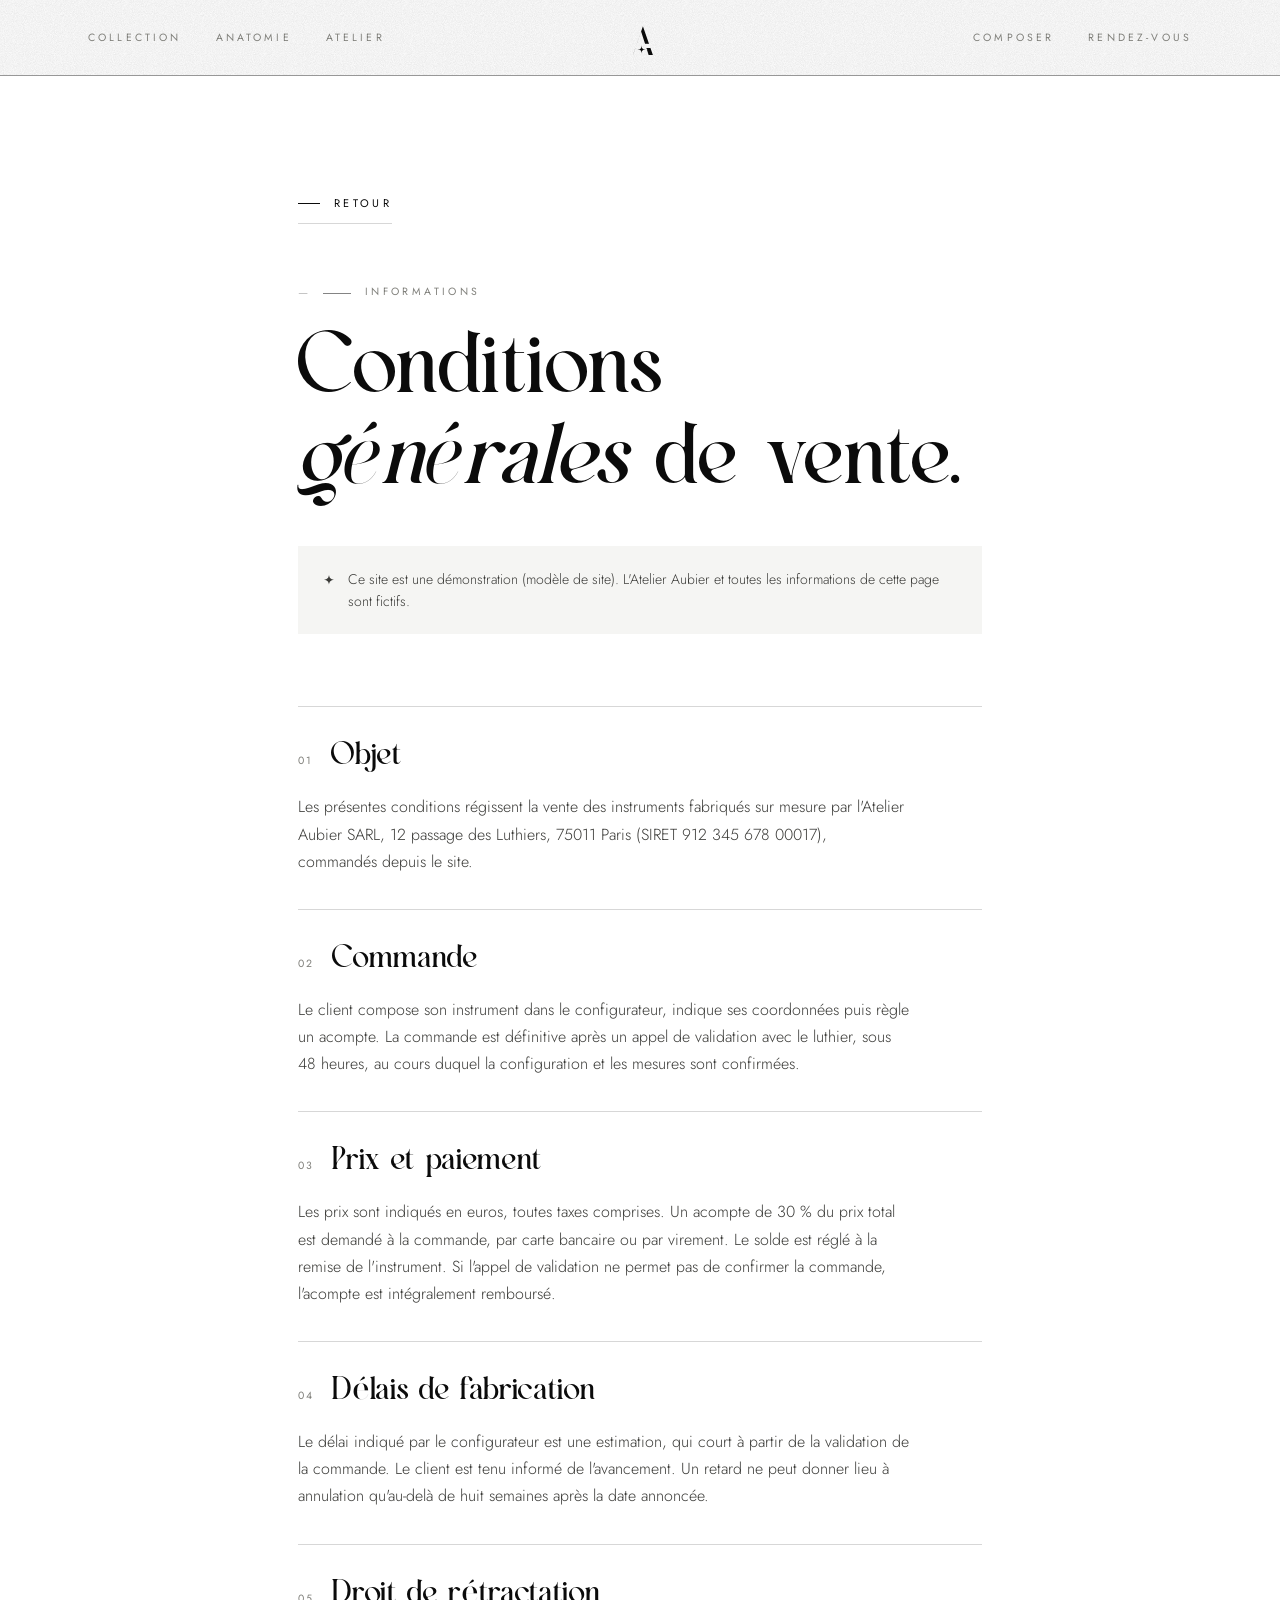
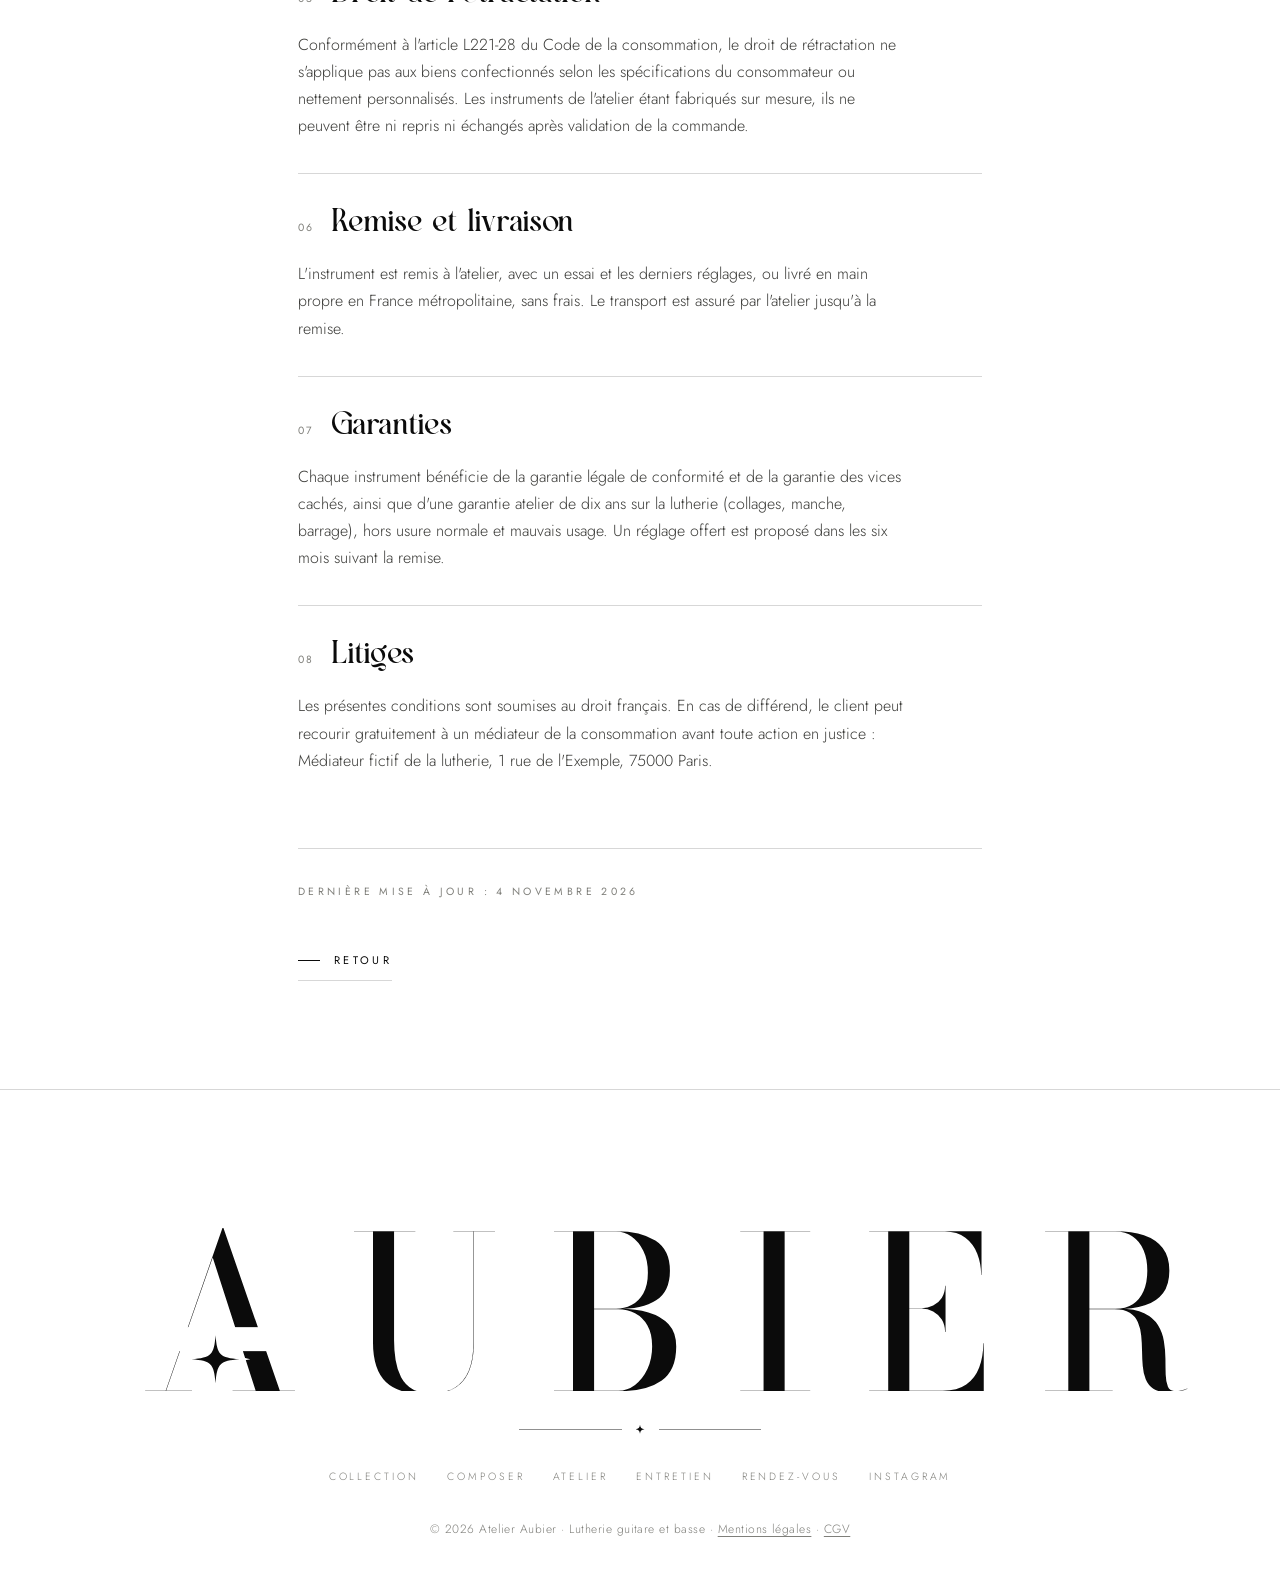
==== cgv.html @ 5d0b7182 "Site Atelier Aubier : accueil, anatomie 3D, configurateur, commande et pages légales Co-Authored-By:" ====
<!doctype html>
<html lang="fr">
<head>
<meta charset="utf-8">
<meta name="viewport" content="width=device-width, initial-scale=1, viewport-fit=cover">
<meta name="description" content="Conditions générales de vente de l'Atelier Aubier.">
<meta name="robots" content="noindex">
<title>Conditions générales de vente · Atelier Aubier</title>
<meta name="claude:viewport-fit-sides" content="cover">
<link rel="preconnect" href="https://fonts.googleapis.com">
<link rel="preconnect" href="https://fonts.gstatic.com" crossorigin>
<link rel="stylesheet" href="https://fonts.googleapis.com/css2?family=Bodoni+Moda:ital,opsz,wght@0,6..96,400..700;1,6..96,400..500&family=Monsieur+La+Doulaise&family=Jost:wght@300;400;500&display=swap">
<link rel="preload" href="assets/fonts/Blasse.woff2" as="font" type="font/woff2" crossorigin>
<link rel="stylesheet" href="css/style.css">
</head>
<body class="legal-page">

<svg width="0" height="0" style="position:absolute" aria-hidden="true">
  <symbol id="wm" viewBox="-240 -240 10316 1980"><defs><mask id="noBar" maskUnits="userSpaceOnUse" x="-240" y="-240" width="10316" height="1980"><rect x="-240" y="-240" width="10316" height="1980" fill="#fff"/><rect x="156.8" y="900.0" width="1165.6" height="225.0" fill="#000"/><path d="M697.44,873.75 C736.26,1089.08 808.36,1161.18 1023.69,1200.00 C808.36,1238.82 736.26,1310.92 697.44,1526.25 C658.61,1310.92 586.51,1238.82 371.19,1200.00 C586.51,1161.18 658.61,1089.08 697.44,873.75 Z" fill="#000"/></mask></defs><path d="M400.91595458984375 1013.9439697265625V1009.9439697265625H1033.1619262695312V1013.9439697265625ZM771.4349365234375 -30.0 1300.4349365234375 1496.0H1442.4069213867188V1500.0H856.8038940429688V1496.0H1073.5626831054688L670.7113037109375 247.6419677734375L233.85992431640625 1496.0H476.80389404296875V1500.0H36.80389404296875V1496.0H229.81213611996662L762.0560302734375 -30.0Z" mask="url(#noBar)"/><path d="M3318.1657104492188 0.0V4.0H3120.1657104492188V1040.0Q3120.1657104492188 1287.0 3016.8295288085938 1408.5Q2913.4933471679688 1530.0 2676.0731201171875 1530.0Q2415.8124389648438 1530.0 2294.8221740722656 1414.5Q2173.8319091796875 1299.0 2173.8319091796875 1040.0V4.0H1994.8038940429688V0.0H2571.5275268554688V4.0H2371.5275268554688V1020.0Q2371.5275268554688 1119.0 2385.8734436035156 1208.9439697265625Q2400.2193603515625 1298.887939453125 2437.4111938476562 1368.8038940429688Q2474.60302734375 1438.7198486328125 2542.6469523527185 1479.163818359375Q2610.690877361687 1519.6077880859375 2718.0341796875 1519.6077880859375Q2851.1937255859375 1519.6077880859375 2939.5536499023438 1467.2338562011719Q3027.91357421875 1414.8599243164062 3072.0396423339844 1308.4719848632812Q3116.1657104492188 1202.0840454101562 3116.1657104492188 1040.0V4.0H2927.1937255859375V0.0Z"/><path d="M3870.8038940429688 1500.0V1496.0H4473.472571739783Q4559.0890549879805 1496.0 4631.45501943735 1441.5Q4703.820983886719 1387.0 4747.872741699219 1293.0Q4791.924499511719 1199.0 4791.924499511719 1080.0Q4791.924499511719 961.0 4747.872741699219 884.0Q4703.820983886719 807.0 4631.517607220148 769.5Q4559.214230553578 732.0 4473.67148085772 732.0H4235.286315917969V728.0H4496.747841450706Q4638.247375488281 728.0 4756.737640380859 762.0420227050781Q4875.2279052734375 796.0840454101562 4946.4520263671875 873.3221740722656Q5017.6761474609375 950.560302734375 5017.6761474609375 1081.12060546875Q5017.6761474609375 1305.7003784179688 4878.671875 1402.8501892089844Q4739.6676025390625 1500.0 4496.406921386719 1500.0ZM4049.8319091796875 1498.0V2.0H4247.527526855469V1498.0ZM4235.286315917969 732.0V728.0H4454.165710449219Q4529.885559082031 728.0 4597.853271484375 693.0Q4665.820983886719 658.0 4708.872741699219 583.5Q4751.924499511719 509.0 4751.924499511719 390.0Q4751.924499511719 271.0 4708.872741699219 184.5Q4665.820983886719 98.0 4597.680676041362 51.0Q4529.540368196006 4.0 4454.165710449219 4.0H3870.8038940429688V0.0H4456.406921386719Q4684.6676025390625 0.0 4821.657867431641 87.5Q4958.648132324219 175.0 4958.648132324219 370.0Q4958.648132324219 564.5797729492188 4829.157867431641 648.2898864746094Q4699.6676025390625 732.0 4456.406921386719 732.0Z"/><path d="M5617.803894042969 1500.0V1496.0H5836.822427133414V4.0H5617.803894042969V0.0H6274.527526855469V4.0H6034.53787090595V1496.0H6274.527526855469V1500.0Z"/><path d="M6826.803894042969 1500.0V1496.0H7005.8319091796875V4.0H6826.803894042969V0.0H7880.8746337890625V410.0H7877.846618652344Q7877.006164550781 303.0 7840.955596923828 210.5Q7804.905029296875 118.0 7729.634613037109 61.0Q7654.364196777344 4.0 7537.364196777344 4.0H7203.527526855469V1496.0H7517.063758180852Q7654.364196777344 1496.0 7737.634613037109 1437.5Q7820.905029296875 1379.0 7858.955596923828 1278.0Q7897.006164550781 1177.0 7897.846618652344 1050.0H7901.846618652344V1500.0ZM7539.527526855469 945.680908203125Q7538.687072753906 878.680908203125 7508.056732177734 829.2606811523438Q7477.4263916015625 779.8404541015625 7427.576202392578 752.9202270507812Q7377.726013183594 726.0 7320.726013183594 726.0H7123.247375488281V722.0H7320.726013183594Q7377.726013183594 722.0 7427.576202392578 697.5797729492188Q7477.4263916015625 673.1595458984375 7508.056732177734 626.2331035689803Q7538.687072753906 579.306661239523 7539.527526855469 512.319091796875H7543.527526855469V945.680908203125Z"/><path d="M8836.803894042969 732.0V728.0H9136.231433796433Q9232.236508236292 728.0 9299.09997408885 684.2381286621094Q9365.963439941406 640.4762573242188 9400.823364257812 560.0241299333243Q9435.683288574219 479.5720025424299 9435.683288574219 370.0Q9435.683288574219 260.439697265625 9400.823364257812 177.9957275390625Q9365.963439941406 95.5517578125 9299.105624629674 49.77587890625Q9232.247809317942 4.0 9136.250831175386 4.0H8476.803894042969V0.0H9139.045104980469Q9290.885559082031 0.0 9404.155975341797 38.5Q9517.426391601562 77.0 9579.91665649414 158.5Q9642.406921386719 240.0 9642.406921386719 370.0Q9642.406921386719 500.0 9583.91665649414 579.656652360515Q9525.426391601562 659.31330472103 9413.150102376938 695.656652360515Q9300.873813152313 732.0 9139.045104980469 732.0ZM8476.803894042969 1500.0V1496.0H9111.286315917969V1500.0ZM8694.711303710938 1498.0V2.0H8892.406921386719V1498.0ZM9629.045104980469 1510.2801513671875Q9541.204650878906 1510.2801513671875 9492.15835571289 1477.5167823832303Q9443.112060546875 1444.753413399273 9420.803894042969 1389.08494606571Q9398.495727539062 1333.4164787321472 9392.855651855469 1264.2172976588174Q9387.215576171875 1195.0181165854876 9386.229583740234 1121.1400756835938Q9385.243591308594 1047.2620347816999 9378.32763671875 978.0628537083701Q9371.411682128906 908.8636726350402 9347.523742675781 853.1952053014772Q9323.635803222656 797.5267379679144 9271.216828520537 764.7633689839572Q9218.79785381842 732.0 9126.792561431195 732.0H8836.803894042969V728.0H9173.527526855469Q9320.172668457031 728.0 9406.41586303711 769.9859924316406Q9492.659057617188 811.9719848632812 9535.022121560985 880.466837205651Q9577.385185504781 948.9616895480207 9591.283992898876 1031.4528296372916Q9605.182800292969 1113.9439697265625 9605.65478515625 1196.4299621582031Q9606.126770019531 1278.9159545898438 9608.126770019531 1347.4159545898438Q9610.126770019531 1415.9159545898438 9629.14077758789 1457.9019470214844Q9648.15478515625 1499.887939453125 9701.15478515625 1499.887939453125Q9733.15478515625 1499.887939453125 9761.280853271484 1492.8319091796875Q9789.406921386719 1485.77587890625 9810.406921386719 1475.77587890625L9812.406921386719 1477.77587890625Q9788.406921386719 1490.77587890625 9742.398376464844 1500.5280151367188Q9696.389831542969 1510.2801513671875 9629.045104980469 1510.2801513671875Z"/><path d="M697.44,975.00 C711.61,1159.50 737.94,1185.83 922.44,1200.00 C737.94,1214.17 711.61,1240.50 697.44,1425.00 C683.26,1240.50 656.94,1214.17 472.44,1200.00 C656.94,1185.83 683.26,1159.50 697.44,975.00 Z"/></symbol>
  <symbol id="mono" viewBox="-123 -160 1726 1820"><defs><mask id="noBarM" maskUnits="userSpaceOnUse" x="-123" y="-160" width="1726" height="1820"><rect x="-123" y="-160" width="1726" height="1820" fill="#fff"/><rect x="156.8" y="900.0" width="1165.6" height="225.0" fill="#000"/><path d="M697.44,873.75 C736.26,1089.08 808.36,1161.18 1023.69,1200.00 C808.36,1238.82 736.26,1310.92 697.44,1526.25 C658.61,1310.92 586.51,1238.82 371.19,1200.00 C586.51,1161.18 658.61,1089.08 697.44,873.75 Z" fill="#000"/></mask></defs><path d="M400.91595458984375 1013.9439697265625V1009.9439697265625H1033.1619262695312V1013.9439697265625ZM771.4349365234375 -30.0 1300.4349365234375 1496.0H1442.4069213867188V1500.0H856.8038940429688V1496.0H1073.5626831054688L670.7113037109375 247.6419677734375L233.85992431640625 1496.0H476.80389404296875V1500.0H36.80389404296875V1496.0H229.81213611996662L762.0560302734375 -30.0Z" mask="url(#noBarM)"/><path d="M697.44,975.00 C711.61,1159.50 737.94,1185.83 922.44,1200.00 C737.94,1214.17 711.61,1240.50 697.44,1425.00 C683.26,1240.50 656.94,1214.17 472.44,1200.00 C656.94,1185.83 683.26,1159.50 697.44,975.00 Z"/></symbol>
</svg>

<header class="top" id="top">
  <div class="wrap">
    <nav class="nav" aria-label="Navigation">
      <a href="index.html#collection">Collection</a>
      <a href="index.html#anatomie">Anatomie</a>
      <a href="index.html#atelier">Atelier</a>
    </nav>
    <a class="mark" href="index.html#collection" aria-label="Atelier Aubier, accueil"><svg class="mono" viewBox="-123 -160 1726 1820" fill="currentColor"><use href="#mono"/></svg></a>
    <nav class="nav right" aria-label="Actions">
      <a href="index.html#configurateur" id="nav-cfg">Composer</a>
      <a href="index.html#rendez-vous">Rendez-vous</a>
    </nav>
    <button class="menu-btn" id="menu-open" aria-expanded="false" aria-controls="menu">Menu</button>
  </div>
</header>

<div class="overlay" id="menu" hidden>
  <div class="wrap head"><span class="mark"><svg class="wm" viewBox="-240 -240 10316 1980" fill="currentColor"><use href="#wm"/></svg></span><button class="menu-btn" style="display:block" id="menu-close">Fermer</button></div>
  <div class="wrap">
    <nav aria-label="Menu">
      <a href="index.html#collection"><i>I</i>Collection</a>
      <a href="index.html#anatomie"><i>II</i>Anatomie</a>
      <a href="index.html#configurateur"><i>III</i>Composer</a>
      <a href="index.html#atelier"><i>IV</i>L'atelier</a>
      <a href="index.html#rendez-vous"><i>V</i>Rendez-vous</a>
    </nav>
  </div>
  <div class="wrap foot">Sur rendez-vous, du mardi au samedi</div>
</div>

<main class="legal">
  <div class="wrap">
    <a class="back-link" href="index.html" data-back>Retour</a>
    <div class="legal-head">
      <p class="label chap"><i>—</i>Informations</p>
      <h1>Conditions <em>générales</em> de vente.</h1>
      <p class="legal-note"><span class="star" aria-hidden="true"></span>Ce site est une démonstration (modèle de site). L'Atelier Aubier et toutes les informations de cette page sont fictifs.</p>
    </div>

    <section>
      <h2><i>01</i>Objet</h2>
      <p>Les présentes conditions régissent la vente des instruments fabriqués sur mesure par l'Atelier Aubier SARL, 12 passage des Luthiers, 75011 Paris (SIRET 912 345 678 00017), commandés depuis le site.</p>
    </section>

    <section>
      <h2><i>02</i>Commande</h2>
      <p>Le client compose son instrument dans le configurateur, indique ses coordonnées puis règle un acompte. La commande est définitive après un appel de validation avec le luthier, sous 48 heures, au cours duquel la configuration et les mesures sont confirmées.</p>
    </section>

    <section>
      <h2><i>03</i>Prix et paiement</h2>
      <p>Les prix sont indiqués en euros, toutes taxes comprises. Un acompte de 30 % du prix total est demandé à la commande, par carte bancaire ou par virement. Le solde est réglé à la remise de l'instrument. Si l'appel de validation ne permet pas de confirmer la commande, l'acompte est intégralement remboursé.</p>
    </section>

    <section>
      <h2><i>04</i>Délais de fabrication</h2>
      <p>Le délai indiqué par le configurateur est une estimation, qui court à partir de la validation de la commande. Le client est tenu informé de l'avancement. Un retard ne peut donner lieu à annulation qu'au-delà de huit semaines après la date annoncée.</p>
    </section>

    <section>
      <h2><i>05</i>Droit de rétractation</h2>
      <p>Conformément à l'article L221-28 du Code de la consommation, le droit de rétractation ne s'applique pas aux biens confectionnés selon les spécifications du consommateur ou nettement personnalisés. Les instruments de l'atelier étant fabriqués sur mesure, ils ne peuvent être ni repris ni échangés après validation de la commande.</p>
    </section>

    <section>
      <h2><i>06</i>Remise et livraison</h2>
      <p>L'instrument est remis à l'atelier, avec un essai et les derniers réglages, ou livré en main propre en France métropolitaine, sans frais. Le transport est assuré par l'atelier jusqu'à la remise.</p>
    </section>

    <section>
      <h2><i>07</i>Garanties</h2>
      <p>Chaque instrument bénéficie de la garantie légale de conformité et de la garantie des vices cachés, ainsi que d'une garantie atelier de dix ans sur la lutherie (collages, manche, barrage), hors usure normale et mauvais usage. Un réglage offert est proposé dans les six mois suivant la remise.</p>
    </section>

    <section>
      <h2><i>08</i>Litiges</h2>
      <p>Les présentes conditions sont soumises au droit français. En cas de différend, le client peut recourir gratuitement à un médiateur de la consommation avant toute action en justice : Médiateur fictif de la lutherie, 1 rue de l'Exemple, 75000 Paris.</p>
    </section>

    <p class="legal-date label">Dernière mise à jour : 4 novembre 2026</p>
    <a class="back-link end" href="index.html" data-back>Retour</a>
  </div>
</main>


<footer class="site">
  <div class="wrap inner">
    <div class="big" aria-label="Aubier"><svg class="wm" viewBox="-240 -240 10316 1980" fill="currentColor"><use href="#wm"/></svg></div>
    <div class="rule" aria-hidden="true"><span class="star"></span></div>
    <nav aria-label="Pied de page"><a href="index.html#collection">Collection</a><a href="index.html#configurateur">Composer</a><a href="index.html#atelier">Atelier</a><a href="index.html#entretien">Entretien</a><a href="index.html#rendez-vous">Rendez-vous</a><a href="https://www.instagram.com/">Instagram</a></nav>
    <small>© 2026 Atelier Aubier · Lutherie guitare et basse · <a href="mentions-legales.html">Mentions légales</a> · <a href="cgv.html">CGV</a></small>
  </div>
</footer>

<script src="js/legal.js"></script>
</body>
</html>
---- css/style.css ----
@font-face{font-family:"Blasse";src:url("../assets/fonts/Blasse.woff2") format("woff2"),local("Blasse Regular"),local("Blasse-Regular");font-display:block}
/* Concept : « le temps inscrit dans le bois, la nuit inscrite dans le ciel ».
   Papier et encre, une seule voix typographique (Bodoni à grand contraste), ornements célestes au trait fin.
   Parcours en cinq chapitres : I Collection · II Anatomie · III Composer · IV L'atelier · V Rendez-vous. */
:root{
  --paper:#ffffff;
  --paper-2:#f5f5f3;
  --paper-3:#fafaf9;
  --display:"Blasse","Bodoni Moda",Georgia,serif;
  --ink:#0b0b0b;
  --ink-2:#3b3b38;
  --mute:#7f7f7a;
  --hair:rgba(11,11,11,.16);
  --hair-2:rgba(11,11,11,.08);
  --serif:"Bodoni Moda","Didot","Bodoni 72",Georgia,serif;
  --script:"Monsieur La Doulaise","Snell Roundhand","Apple Chancery",cursive;
  --sans:"Jost","Futura","Helvetica Neue",Arial,sans-serif;
  --ease:cubic-bezier(.22,1,.36,1);
  --hh:76px;
  --gut:28px;
  color-scheme:light;
}
*{box-sizing:border-box}
[hidden]{display:none!important}
html{scroll-behavior:smooth;scroll-padding-top:var(--hh)}
@media (prefers-reduced-motion:reduce){
  html{scroll-behavior:auto}
  *{transition:none!important;animation:none!important}
}
body{
  margin:0;
  background:var(--paper);
  color:var(--ink);
  font-family:var(--sans);
  font-weight:300;
  font-size:16px;
  line-height:1.7;
  -webkit-font-smoothing:antialiased;
  text-rendering:optimizeLegibility
}
body::before{
  content:"";
  position:fixed;
  inset:0 0 auto;
  height:env(safe-area-inset-top,0px);
  z-index:90;
  background:var(--paper)
}
body::after{
  content:"";
  position:fixed;
  inset:0;
  pointer-events:none;
  z-index:1;
  opacity:0;
  mix-blend-mode:multiply;
  background-image:url("data:image/svg+xml,%3Csvg xmlns='http://www.w3.org/2000/svg' width='160' height='160'%3E%3Cfilter id='n'%3E%3CfeTurbulence type='fractalNoise' baseFrequency='.9' numOctaves='2' stitchTiles='stitch'/%3E%3CfeColorMatrix values='0 0 0 0 .5 0 0 0 0 .5 0 0 0 0 .5 0 0 0 .09 0'/%3E%3C/filter%3E%3Crect width='100%25' height='100%25' filter='url(%23n)'/%3E%3C/svg%3E")
}
a{
  color:inherit
}
h1,h2,h3{
  font-family:var(--display);
  font-weight:400;margin:0;
  line-height:1.02;
  text-wrap:balance;
  font-variation-settings:"opsz" 96;
  letter-spacing:-.01em
}
p{
  margin:0
}
button{
  font:inherit;
  color:inherit
}
:focus-visible{
  outline:1px solid var(--ink);
  outline-offset:4px
}
::selection{
  background:var(--ink);
  color:var(--paper)
}
.wrap{
  max-width:1360px;
  margin:0 auto;
  padding-left:max(var(--gut),env(safe-area-inset-left,0px));
  padding-right:max(var(--gut),env(safe-area-inset-right,0px))
}
.label{
  font-family:var(--sans);
  font-weight:400;
  font-size:10.5px;
  letter-spacing:.32em;
  text-transform:uppercase;
  color:var(--mute)
}
.label.gold{
  color:var(--ink)
}
.chap{
  display:inline-flex;
  align-items:center;
  gap:14px
}
.chap i{
  font-style:normal;
  font-family:var(--serif);
  font-size:13px;
  letter-spacing:.08em;
  color:var(--ink);
  font-variation-settings:"opsz" 12
}
.chap i::after{
  content:"";
  display:inline-block;
  width:28px;
  height:1px;
  background:var(--ink);
  vertical-align:middle;
  margin-left:14px;
  opacity:.5
}
.star{
  display:inline-block;
  width:10px;
  height:10px;
  flex:none;
  background:currentColor;
  clip-path:path("M5 0 C5.4 3.3 6.7 4.6 10 5 C6.7 5.4 5.4 6.7 5 10 C4.6 6.7 3.3 5.4 0 5 C3.3 4.6 4.6 3.3 5 0Z")
}
.rule{
  display:flex;
  align-items:center;
  gap:14px;
  color:var(--ink);
  justify-content:center
}
.rule::before,.rule::after{
  content:"";
  height:1px;
  width:clamp(48px,8vw,120px);
  background:currentColor;
  opacity:.45
}
.rule .star{
  width:9px;
  height:9px;
  clip-path:path("M4.5 0 C4.9 3 6 4.1 9 4.5 C6 4.9 4.9 6 4.5 9 C4.1 6 3 4.9 0 4.5 C3 4.1 4.1 3 4.5 0Z")
}
.link{
  display:inline-flex;
  align-items:center;
  gap:14px;
  text-decoration:none;
  font-size:11px;
  font-weight:400;
  letter-spacing:.3em;
  text-transform:uppercase;
  padding-block:10px;
  border-bottom:1px solid var(--hair);
  transition:border-color .6s var(--ease),gap .6s var(--ease);
  cursor:pointer;
  background:none;
  border-top:0;border-left:0;
  border-right:0
}
.link:hover{
  border-color:var(--ink);
  gap:22px
}
.link::after{
  content:"";
  width:22px;
  height:1px;
  background:currentColor
}
.btn{
  display:inline-flex;
  align-items:center;
  justify-content:center;
  gap:14px;
  padding:18px 34px;
  border:1px solid var(--ink);background:var(--ink);
  color:var(--paper);
  text-decoration:none;
  font-size:11px;
  font-weight:400;
  letter-spacing:.3em;
  text-transform:uppercase;
  cursor:pointer;
  transition:background .5s var(--ease),color .5s var(--ease)
}
.btn:hover{
  background:transparent;
  color:var(--ink)
}
.btn .star{
  width:8px;
  height:8px;
  clip-path:path("M4 0 C4.35 2.7 5.3 3.65 8 4 C5.3 4.35 4.35 5.3 4 8 C3.65 5.3 2.7 4.35 0 4 C2.7 3.65 3.65 2.7 4 0Z")
}

/* ---------- Logotype ---------- */
.wm{display:block;height:auto;color:var(--ink)}
.mark{display:inline-flex;text-decoration:none;color:var(--ink)}
.mark .wm{width:clamp(118px,11vw,150px)}

/* ---------- Header : toujours visible en haut de l'écran ---------- */
header.top{position:sticky;top:env(safe-area-inset-top,0px);z-index:80;height:var(--hh);background:linear-gradient(180deg,rgba(255,255,255,.62) 0%,rgba(255,255,255,.38) 100%);backdrop-filter:blur(18px) saturate(1.5);-webkit-backdrop-filter:blur(18px) saturate(1.5);box-shadow:inset 0 1px 0 rgba(255,255,255,.7);border-bottom:1px solid transparent;transition:border-color .6s var(--ease),transform .7s var(--ease)}
/* Givre : grain très fin posé sur le verre */
header.top::before{content:"";position:absolute;inset:0;z-index:-1;pointer-events:none;opacity:.16;background-image:url("data:image/svg+xml,%3Csvg xmlns='http://www.w3.org/2000/svg' width='140' height='140'%3E%3Cfilter id='f'%3E%3CfeTurbulence type='fractalNoise' baseFrequency='1.1' numOctaves='2' stitchTiles='stitch'/%3E%3CfeColorMatrix values='0 0 0 0 0 0 0 0 0 0 0 0 0 0 0 0 0 0 .6 0'/%3E%3C/filter%3E%3Crect width='100%25' height='100%25' filter='url(%23f)'/%3E%3C/svg%3E")}
@supports not ((backdrop-filter:blur(1px)) or (-webkit-backdrop-filter:blur(1px))){header.top{background:rgba(255,255,255,.92)}}
header.top.scrolled{border-bottom-color:var(--hair-2)}
header.top .wrap{height:100%;display:grid;grid-template-columns:1fr auto 1fr;align-items:center;gap:16px}
.nav{display:flex;gap:34px;font-size:10.5px;letter-spacing:.3em;text-transform:uppercase;font-weight:400}
.nav a{text-decoration:none;color:var(--mute);transition:color .4s;position:relative}
.nav a::after{content:"";position:absolute;left:0;right:100%;bottom:-6px;height:1px;background:var(--ink);transition:right .6s var(--ease)}
.nav a:hover,.nav a[aria-current="page"]{color:var(--ink)}
.nav a:hover::after,.nav a[aria-current="page"]::after{right:0}
.nav.right{justify-content:flex-end}
.menu-btn{display:none;justify-self:end;background:none;border:0;font-size:10.5px;letter-spacing:.3em;text-transform:uppercase;cursor:pointer;padding:10px 0}
.overlay{position:fixed;inset:0;z-index:95;background:var(--paper);display:flex;flex-direction:column;padding-top:env(safe-area-inset-top,0px);padding-bottom:env(safe-area-inset-bottom,0px)}
.overlay .wrap{width:100%}
.overlay .head{height:var(--hh);display:flex;align-items:center;justify-content:space-between}
.overlay nav{display:flex;flex-direction:column;margin-top:5vh}
.overlay nav a{display:flex;align-items:baseline;gap:22px;font-family:var(--serif);font-size:clamp(38px,9vw,60px);line-height:1.3;text-decoration:none;font-variation-settings:"opsz" 96}
.overlay nav a i{font-style:normal;font-size:13px;color:var(--mute);width:28px;font-variation-settings:"opsz" 12}
.overlay .foot{margin-top:auto;padding-block:24px;color:var(--mute);font-size:13px}
.overlay{clip-path:inset(0 0 100% 0);transition:clip-path .6s cubic-bezier(.76,0,.24,1)}
.overlay.open{clip-path:inset(0 0 0 0);transition-duration:.8s}
.overlay .head,.overlay nav a,.overlay .foot{opacity:0;transform:translateY(26px);transition:opacity .3s,transform .3s}
.overlay.open .head,.overlay.open nav a,.overlay.open .foot{opacity:1;transform:none;transition:opacity .9s var(--ease),transform .9s var(--ease)}
.overlay.open .head{transition-delay:.3s}
.overlay.open nav a:nth-child(1){transition-delay:.38s}
.overlay.open nav a:nth-child(2){transition-delay:.45s}
.overlay.open nav a:nth-child(3){transition-delay:.52s}
.overlay.open nav a:nth-child(4){transition-delay:.59s}
.overlay.open nav a:nth-child(5){transition-delay:.66s}
.overlay.open .foot{transition-delay:.76s}
/* Survol du menu : l'étoile du site remplace le chiffre romain en tournant, le mot glisse */
.overlay nav a i{position:relative;flex:none;transition:color .4s var(--ease),width .5s var(--ease)}
.overlay nav a i::after{content:"";position:absolute;left:1px;top:50%;width:12px;height:12px;margin-top:-6px;background:var(--ink);clip-path:path("M6 0 C6.5 4 8 5.5 12 6 C8 6.5 6.5 8 6 12 C5.5 8 4 6.5 0 6 C4 5.5 5.5 4 6 0Z");opacity:0;transform:scale(0) rotate(-120deg);transition:opacity .4s var(--ease),transform .6s var(--ease)}
@media (hover:hover){
  .overlay nav a:hover i{color:transparent;width:40px}
  .overlay nav a:hover i::after{opacity:1;transform:scale(1) rotate(0deg)}
}
.overlay nav a:focus-visible i{color:transparent;width:40px}
.overlay nav a:focus-visible i::after{opacity:1;transform:scale(1) rotate(0deg)}

/* ---------- Ouverture : le A seul, puis le mot se compose (Desktop 1 → Desktop 2) ---------- */
/* Intro en verre givré, comme le header : la page se devine floutée derrière */
.intro{position:fixed;inset:0;z-index:120;background:linear-gradient(180deg,rgba(255,255,255,.72) 0%,rgba(255,255,255,.55) 100%);backdrop-filter:blur(28px) saturate(1.5);-webkit-backdrop-filter:blur(28px) saturate(1.5);display:grid;place-items:center;transition:transform 1.1s cubic-bezier(.76,0,.24,1),visibility 1.1s}
.intro::before{content:"";position:absolute;inset:0;pointer-events:none;opacity:.16;background-image:url("data:image/svg+xml,%3Csvg xmlns='http://www.w3.org/2000/svg' width='140' height='140'%3E%3Cfilter id='f'%3E%3CfeTurbulence type='fractalNoise' baseFrequency='1.1' numOctaves='2' stitchTiles='stitch'/%3E%3CfeColorMatrix values='0 0 0 0 0 0 0 0 0 0 0 0 0 0 0 0 0 0 .6 0'/%3E%3C/filter%3E%3Crect width='100%25' height='100%25' filter='url(%23f)'/%3E%3C/svg%3E")}
.intro::after{content:"";position:absolute;left:0;right:0;bottom:0;height:1px;background:rgba(255,255,255,.8);box-shadow:0 1px 0 rgba(11,11,11,.08);pointer-events:none}
.intro-in{position:relative;z-index:1}
@supports not ((backdrop-filter:blur(1px)) or (-webkit-backdrop-filter:blur(1px))){.intro{background:#fff}}
.intro.done{transform:translateY(-100%);visibility:hidden}
.intro-in{display:flex;flex-direction:column;align-items:center;gap:30px;width:min(620px,78vw)}
.iwm{width:100%;height:auto;color:var(--ink);overflow:visible}
.iwm .iA{transform-box:fill-box;transform-origin:50% 50%}
.iwm .iL{opacity:0}
.ilab{opacity:0;transition:opacity .9s var(--ease)}
.intro.lab .ilab{opacity:1}

/* ---------- Rail des chapitres ---------- */
.rail{position:fixed;right:max(18px,env(safe-area-inset-right,0px));top:50%;transform:translateY(-50%);z-index:60;display:flex;flex-direction:column;gap:16px;align-items:flex-end}
.rail a{display:flex;align-items:center;gap:12px;text-decoration:none;color:var(--mute);font-size:10px;letter-spacing:.28em;text-transform:uppercase}
.rail a span{opacity:0;transform:translateX(6px);transition:opacity .5s var(--ease),transform .5s var(--ease);white-space:nowrap}
.rail a i{font-style:normal;font-family:var(--serif);font-size:12px;width:22px;text-align:right;font-variation-settings:"opsz" 12;transition:color .4s}
/* Repères de chapitre : étoile du logo au trait, qui se remplit sur la section en cours */
.rail a b{position:relative;display:block;width:11px;height:11px;background:url("data:image/svg+xml,%3Csvg xmlns='http://www.w3.org/2000/svg' viewBox='-1 -1 12 12'%3E%3Cpath d='M5 0 C5.4 3.3 6.7 4.6 10 5 C6.7 5.4 5.4 6.7 5 10 C4.6 6.7 3.3 5.4 0 5 C3.3 4.6 4.6 3.3 5 0Z' fill='none' stroke='%237f7f7a' stroke-width='.8' stroke-linejoin='round'/%3E%3C/svg%3E") center/contain no-repeat;transition:transform .5s var(--ease)}
.rail a b::after{content:"";position:absolute;inset:0;background:url("data:image/svg+xml,%3Csvg xmlns='http://www.w3.org/2000/svg' viewBox='-1 -1 12 12'%3E%3Cpath d='M5 0 C5.4 3.3 6.7 4.6 10 5 C6.7 5.4 5.4 6.7 5 10 C4.6 6.7 3.3 5.4 0 5 C3.3 4.6 4.6 3.3 5 0Z' fill='%230b0b0b' stroke='%230b0b0b' stroke-width='.8' stroke-linejoin='round'/%3E%3C/svg%3E") center/contain no-repeat;opacity:0;transform:scale(.4) rotate(-90deg);transition:opacity .4s var(--ease),transform .6s var(--ease)}
.rail a.on{color:var(--ink)}
.rail a.on b{transform:scale(1.3)}
.rail a.on b::after{opacity:1;transform:none}

/* ---------- Bouton « remonter » : glisse depuis le bas, l'anneau suit la progression du scroll ---------- */
.totop{position:fixed;right:max(56px,calc(env(safe-area-inset-right,0px) + 32px));bottom:max(64px,calc(env(safe-area-inset-bottom,0px) + 40px));z-index:70;width:54px;height:54px;padding:0;border:0;border-radius:50%;background:var(--paper);color:var(--ink);cursor:pointer;display:grid;place-items:center;box-shadow:0 6px 24px rgba(11,11,11,.08);opacity:0;transform:translateY(130px);pointer-events:none;transition:opacity .6s var(--ease),transform .8s var(--ease)}
.totop.on{opacity:1;transform:none;pointer-events:auto}
.totop-ring{position:absolute;inset:0;width:100%;height:100%;transform:rotate(-90deg)}
.totop-ring circle{fill:none;stroke:var(--hair);stroke-width:1}
.totop-ring .p{stroke:var(--ink);stroke-dasharray:1;stroke-dashoffset:1}
.totop-arrow{width:12px;height:16px;fill:none;stroke:currentColor;stroke-width:1.2;stroke-linecap:round;stroke-linejoin:round;transition:transform .5s var(--ease)}
@media (hover:hover){.totop:hover .totop-arrow{transform:translateY(-4px)}}
.rail:hover a span{opacity:1;transform:none}

/* ---------- Scènes 3D ---------- */
.stage{position:relative;width:100%;height:100%}
.stage canvas{display:block;width:100%!important;height:100%!important;opacity:0;transition:opacity 1.4s var(--ease)}
.stage.ready canvas{opacity:1}
.stage .wait{position:absolute;inset:0;display:grid;place-items:center;pointer-events:none;transition:opacity .8s}
.stage .wait::before{content:"";width:16px;height:16px;background:var(--ink);clip-path:path("M8 0 C8.7 5.3 10.7 7.3 16 8 C10.7 8.7 8.7 10.7 8 16 C7.3 10.7 5.3 8.7 0 8 C5.3 7.3 7.3 5.3 8 0Z");animation:pulse 1.6s ease-in-out infinite}
.stage .wait{font-size:0}
@keyframes pulse{
  50%{transform:rotate(45deg) scale(.6);opacity:.4}
}
.stage.ready .wait{opacity:0}
.stage.no-gl .wait{font-size:11px;letter-spacing:.24em;text-transform:uppercase;color:var(--mute);padding:24px;text-align:center}
.stage.no-gl .wait::before{display:none}

/* ---------- I. Collection (ouverture éditoriale) ---------- */
.hero{position:relative;padding-top:clamp(36px,6vh,72px);overflow:hidden}
.hero-text{position:relative;z-index:2;text-align:center;display:flex;flex-direction:column;align-items:center;gap:20px}
.hero h1{font-size:clamp(50px,8.4vw,126px);line-height:.98}
.hero h1 em{font-style:italic}
.hero-stage{position:relative;height:clamp(460px,72vh,860px);margin-top:4px;z-index:2}
.hero-labels{position:absolute;left:0;right:0;top:calc(100% - 8px);height:110px;pointer-events:none}
.hero{padding-bottom:150px}
.hlabel{position:absolute;top:0;transform:translateX(-50%);background:none;border:0;cursor:pointer;text-align:center;pointer-events:auto;display:flex;flex-direction:column;align-items:center;gap:2px;padding:8px 12px;opacity:0;transition:opacity 1s var(--ease)}
.stage.ready ~ .hero-labels .hlabel{opacity:1}
.hlabel b{font-family:var(--script);font-weight:400;font-size:clamp(42px,4.4vw,64px);line-height:1;transition:opacity .4s,transform .6s var(--ease);opacity:.8}
.hlabel span{font-size:9.5px;letter-spacing:.3em;text-transform:uppercase;color:var(--mute)}
.hlabel:hover b,.hlabel.on b{opacity:1;transform:translateY(-3px)}
.hint{position:absolute;left:50%;bottom:-130px;transform:translateX(-50%);font-size:10px;letter-spacing:.3em;text-transform:uppercase;color:var(--mute);white-space:nowrap}

/* ---------- Manifeste ---------- */
.manifest{position:relative;padding-block:clamp(120px,17vh,200px) clamp(100px,14vh,160px);text-align:center}
.manifest h2{font-size:clamp(34px,4.4vw,62px);max-width:21ch;margin:26px auto 0;line-height:1.08}
.manifest h2 em{font-style:italic}
.figures{margin:clamp(70px,10vh,120px) auto 0;max-width:1000px;display:grid;grid-template-columns:repeat(3,1fr)}
.figures div{padding:6px 24px;border-left:1px solid var(--hair);display:flex;flex-direction:column;align-items:center}
.figures div:first-child{border-left:0}
.figures b{display:block;font-family:var(--serif);font-weight:400;font-size:clamp(48px,5.4vw,78px);line-height:1;font-variation-settings:"opsz" 96;font-variant-numeric:lining-nums}
.figures .num{font-variant-numeric:lining-nums tabular-nums}
.figures div>span{display:block;margin-top:14px;font-size:10.5px;letter-spacing:.26em;text-transform:uppercase;color:var(--mute);max-width:22ch}

/* ---------- II. Anatomie ---------- */
.anat{border-top:1px solid var(--hair)}
.anat-head{padding-block:clamp(100px,13vh,150px) 40px;display:flex;justify-content:space-between;align-items:flex-end;gap:32px;flex-wrap:wrap}
.anat-head h2{font-size:clamp(44px,6vw,92px);margin-top:18px}
.anat-head h2 em{font-style:italic}
.tabs{display:flex;gap:0;border-bottom:1px solid var(--hair)}
/* Onglets + lien « Composer la … » vers le configurateur */
.anat-side{display:flex;flex-direction:column;align-items:flex-end;gap:16px}
.step-cta{margin-top:34px}
.tabs button{background:none;border:0;padding:12px 22px;cursor:pointer;font-size:10.5px;letter-spacing:.3em;text-transform:uppercase;color:var(--mute);position:relative;transition:color .4s}
.tabs button::after{content:"";position:absolute;left:22px;right:22px;bottom:-1px;height:1px;background:var(--ink);transform:scaleX(0);transition:transform .6s var(--ease)}
.tabs button[aria-pressed="true"]{color:var(--ink)}
.tabs button[aria-pressed="true"]::after{transform:none}
.anat-body{display:grid;grid-template-columns:minmax(0,1.25fr) minmax(0,.75fr)}
.anat-stage{position:sticky;top:calc(var(--hh) + env(safe-area-inset-top,0px));height:calc(100vh - var(--hh));height:calc(100svh - var(--hh));overflow:hidden}
/* Monogramme A en filigrane derrière la guitare 3D */
.anat-mono{position:absolute;left:54%;top:50%;height:min(70vh,82%);width:auto;transform:translate(-50%,-50%);color:var(--ink);opacity:.06;pointer-events:none}
.anat-stage .stage{z-index:1}
.hud{position:absolute;left:184px;bottom:24px;display:flex;align-items:center;gap:16px;font-size:10.5px;letter-spacing:.28em;text-transform:uppercase;color:var(--mute);pointer-events:none;z-index:2}
.hud b{font-weight:400;color:var(--ink);font-family:var(--serif);font-size:15px;letter-spacing:.06em;font-variation-settings:"opsz" 18}
.hud i{display:block;width:120px;height:1px;background:var(--hair);position:relative;overflow:hidden}
.hud i::after{content:"";position:absolute;inset:0;background:var(--ink);transform-origin:left;transform:scaleX(var(--p,0));transition:transform .6s var(--ease)}
.arrows{position:absolute;left:0;bottom:0;display:flex;background:var(--ink);z-index:3}
.arrows button{width:76px;height:64px;border:0;background:none;color:var(--paper);cursor:pointer;display:grid;place-items:center;transition:background .3s}
.arrows button:hover{background:#262624}
.arrows svg{width:18px;height:18px}
.anat-steps{padding-right:max(64px,env(safe-area-inset-right,0px));padding-left:24px}
.step{min-height:92vh;min-height:92svh;display:flex;align-items:center;padding-block:8vh}
.step-in{max-width:38ch;opacity:.28;transition:opacity .8s var(--ease),transform .8s var(--ease);transform:translateY(8px)}
.step.on .step-in{opacity:1;transform:none}
.step h3{font-size:clamp(30px,3vw,46px);margin-top:14px}
.script-name{font-family:var(--script);font-size:clamp(84px,9vw,132px);line-height:.9;margin:34px 0 -4px -6px;color:var(--ink)}
.step p.t{margin-top:18px;color:var(--ink-2);font-size:15.5px}
.step .sig{margin-top:26px;padding-top:16px;border-top:1px solid var(--hair);font-family:var(--serif);font-style:italic;font-size:20px;line-height:1.35;color:var(--ink);font-variation-settings:"opsz" 18}
.step .sig span{display:flex;align-items:center;gap:10px;font-family:var(--sans);font-style:normal;font-size:9.5px;letter-spacing:.3em;text-transform:uppercase;color:var(--mute);margin-bottom:8px}
.step .sig span::before{content:"";width:8px;height:8px;background:var(--ink);clip-path:path("M4 0 C4.35 2.7 5.3 3.65 8 4 C5.3 4.35 4.35 5.3 4 8 C3.65 5.3 2.7 4.35 0 4 C2.7 3.65 3.65 2.7 4 0Z")}
.anat-end{height:12vh}

/* ---------- III. Composer ---------- */
.compose{position:relative;border-top:1px solid var(--hair);padding-block:clamp(120px,17vh,190px);text-align:center;overflow:hidden}
.compose .ring{position:absolute;left:50%;top:50%;width:min(760px,90vw);aspect-ratio:1;border:1px solid var(--hair);border-radius:50%;transform:translate(-50%,-50%);pointer-events:none}
.compose .wrap{position:relative}
.compose h2{font-size:clamp(52px,7.6vw,116px);margin-top:22px}
.compose h2 em{font-style:italic}
.compose p.l{max-width:50ch;margin:26px auto 0;color:var(--ink-2)}
.compose .choices{margin:34px auto 46px;display:flex;justify-content:center;flex-wrap:wrap;gap:10px 26px;font-size:10.5px;letter-spacing:.28em;text-transform:uppercase;color:var(--mute)}
.compose .choices span{display:inline-flex;align-items:center;gap:26px}
.compose .choices span+span::before{content:"";flex:none;width:9px;height:9px;background:var(--ink);clip-path:path("M4.5 0 C4.9 3 6 4.1 9 4.5 C6 4.9 4.9 6 4.5 9 C4.1 6 3 4.9 0 4.5 C3 4.1 4.1 3 4.5 0Z")}

/* ---------- IV. Atelier, entretien, questions ---------- */
section.block{border-top:1px solid var(--hair);padding-block:clamp(110px,15vh,170px)}
.atelier{display:grid;grid-template-columns:minmax(0,1fr) minmax(0,1fr);gap:clamp(40px,8vw,140px);align-items:start}
.atelier h2{font-size:clamp(40px,4.8vw,70px);margin-top:20px}
.atelier h2 em{font-style:italic}
.atelier .txt{display:flex;flex-direction:column;gap:18px;color:var(--ink-2);max-width:56ch}
.process{list-style:none;margin:48px 0 0;padding:0;counter-reset:p}
.process li{display:grid;grid-template-columns:150px minmax(0,1fr);gap:20px;padding-block:24px;border-top:1px solid var(--hair)}
.process li:last-child{border-bottom:1px solid var(--hair)}
.process .w{font-size:10px;letter-spacing:.26em;text-transform:uppercase;color:var(--mute);padding-top:8px}
.process h4{margin:0;font-family:var(--serif);font-weight:400;font-size:25px;line-height:1.2;font-variation-settings:"opsz" 36}
.process p{color:var(--ink-2);font-size:15px;margin-top:4px}
.sec-head{display:flex;justify-content:space-between;align-items:flex-end;gap:32px;flex-wrap:wrap;margin-bottom:56px}
.sec-head h2{font-size:clamp(40px,4.8vw,70px);margin-top:20px}
.sec-head h2 em{font-style:italic}
.sec-head p{max-width:40ch;color:var(--ink-2)}
.svc{list-style:none;margin:0;padding:0}
.svc li{display:grid;grid-template-columns:minmax(0,1fr) 220px 140px;gap:20px;align-items:baseline;padding-block:24px;border-top:1px solid var(--hair);transition:padding .6s var(--ease)}
.svc li:hover{padding-left:12px}
.svc li:last-child{border-bottom:1px solid var(--hair)}
.svc b{font-family:var(--serif);font-weight:400;font-size:clamp(24px,2.4vw,32px);font-variation-settings:"opsz" 36}
.svc span{font-size:10.5px;letter-spacing:.24em;text-transform:uppercase;color:var(--mute)}
.svc em{font-style:normal;text-align:right;font-variant-numeric:tabular-nums;color:var(--ink);font-size:15px}
.faq{max-width:900px}
details{border-top:1px solid var(--hair)}
details:last-of-type{border-bottom:1px solid var(--hair)}
summary{list-style:none;cursor:pointer;padding:26px 52px 26px 0;position:relative;font-family:var(--serif);font-size:clamp(21px,2.1vw,27px);line-height:1.25;font-variation-settings:"opsz" 36}
summary::-webkit-details-marker{display:none}
summary::after{content:"";position:absolute;right:8px;top:50%;width:12px;height:12px;margin-top:-6px;background:var(--ink);clip-path:path("M6 0 C6.5 4 8 5.5 12 6 C8 6.5 6.5 8 6 12 C5.5 8 4 6.5 0 6 C4 5.5 5.5 4 6 0Z");transition:transform .6s var(--ease)}
details[open] summary::after{transform:rotate(45deg)}
details .ans{padding:0 0 28px;color:var(--ink-2);max-width:62ch}

/* ---------- V. Rendez-vous ---------- */
.rdv{display:grid;grid-template-columns:minmax(0,.85fr) minmax(0,1.15fr);gap:clamp(40px,7vw,120px)}
.rdv h2{font-size:clamp(46px,6vw,92px);margin-top:20px}
.rdv h2 em{font-style:italic}
.rdv dl{margin:46px 0 0;display:flex;flex-direction:column;gap:22px}
.rdv dt{font-size:10px;letter-spacing:.3em;text-transform:uppercase;color:var(--mute)}
.rdv dd{margin:6px 0 0;font-size:18px;display:flex;align-items:center;gap:12px;flex-wrap:wrap}
.copy{background:none;border:0;border-bottom:1px solid var(--hair);padding:2px 0;font-size:9.5px;letter-spacing:.24em;text-transform:uppercase;color:var(--mute);cursor:pointer}
.copy:hover{color:var(--ink);border-color:var(--ink)}
form.f{display:grid;grid-template-columns:1fr 1fr;gap:30px 24px;align-content:start}
.field{display:flex;flex-direction:column;gap:8px;min-width:0}
.field.full{grid-column:1/-1}
.field label{font-size:10px;letter-spacing:.3em;text-transform:uppercase;color:var(--mute)}
.field input,.field select,.field textarea{background:transparent;border:0;border-bottom:1px solid var(--hair);color:var(--ink);padding:10px 0 12px;font:inherit;font-size:17px;border-radius:0;width:100%;transition:border-color .4s}
.field select{appearance:none;-webkit-appearance:none;background-image:linear-gradient(45deg,transparent 50%,var(--ink) 50%),linear-gradient(135deg,var(--ink) 50%,transparent 50%);background-position:calc(100% - 10px) 52%,calc(100% - 5px) 52%;background-size:5px 5px;background-repeat:no-repeat}
.field textarea{min-height:150px;resize:vertical;line-height:1.6}
.field input:focus,.field select:focus,.field textarea:focus{outline:none;border-color:var(--ink)}
.form-foot{grid-column:1/-1;display:flex;align-items:center;gap:24px;flex-wrap:wrap;margin-top:6px}
.status{font-size:14px;color:var(--ink)}

/* ---------- Pied de page ---------- */
footer.site{border-top:1px solid var(--hair);padding-block:90px 44px;position:relative;overflow:hidden}
footer.site .inner{display:flex;flex-direction:column;align-items:center;gap:34px;text-align:center}
footer.site .big .wm{width:min(1100px,88vw)}
footer.site nav{display:flex;gap:28px;flex-wrap:wrap;justify-content:center;font-size:10.5px;letter-spacing:.28em;text-transform:uppercase}
footer.site nav a{text-decoration:none;color:var(--mute)}
footer.site nav a:hover{color:var(--ink)}
footer.site small{font-size:12px;color:var(--mute);letter-spacing:.04em}
footer.site small a{color:inherit;text-underline-offset:3px}
footer.site small a:hover{color:var(--ink)}

/* ---------- Page Mentions légales ---------- */
.legal{padding-block:clamp(80px,12vh,140px) clamp(80px,12vh,120px)}
.legal .wrap{max-width:860px}
.back-link{display:inline-flex;align-items:center;gap:14px;margin-bottom:clamp(40px,6vh,64px);font-size:11px;font-weight:400;letter-spacing:.3em;text-transform:uppercase;text-decoration:none;color:var(--ink);padding-block:10px;border-bottom:1px solid var(--hair);transition:border-color .4s,gap .5s var(--ease)}
.back-link::before{content:"";width:22px;height:1px;background:currentColor}
.back-link:hover{border-color:var(--ink);gap:22px}
.back-link.end{margin:40px 0 0}
.legal-head{margin-bottom:clamp(56px,8vh,90px)}
.legal h1{font-size:clamp(52px,7vw,104px);margin-top:22px}
.legal h1 em{font-style:italic}
.legal-note{display:flex;gap:14px;align-items:baseline;margin-top:36px;padding:22px 26px;background:var(--paper-2);color:var(--ink-2);font-size:14px;line-height:1.6}
.legal-note .star{flex:none;transform:translateY(1px)}
.legal section{padding-block:34px;border-top:1px solid var(--hair)}
.legal h2{display:flex;align-items:baseline;gap:18px;font-size:clamp(26px,2.6vw,34px);margin-bottom:18px}
.legal h2 i{font-style:normal;font-family:var(--sans);font-size:10.5px;letter-spacing:.2em;color:var(--mute)}
.legal section p{color:var(--ink-2);max-width:68ch}
.legal section p+p{margin-top:14px}
.legal section a{color:var(--ink);text-underline-offset:3px}
.legal-date{margin-top:40px;padding-top:34px;border-top:1px solid var(--hair)}

/* ---------- Page Commande : coordonnées → acompte → confirmation ---------- */
.order{padding-block:clamp(56px,9vh,110px) clamp(80px,12vh,120px)}
.order .back-link{margin-bottom:28px}
.demo-banner{display:flex;gap:12px;align-items:baseline;padding:14px 20px;background:var(--paper-2);color:var(--ink-2);font-size:13px;line-height:1.5;margin-bottom:clamp(40px,6vh,64px)}
.demo-banner .star{flex:none;width:8px;height:8px;clip-path:path("M4 0 C4.35 2.7 5.3 3.65 8 4 C5.3 4.35 4.35 5.3 4 8 C3.65 5.3 2.7 4.35 0 4 C2.7 3.65 3.65 2.7 4 0Z")}
.order h1{font-size:clamp(48px,6vw,92px);margin-top:20px}
.order h1 em{font-style:italic}
.order-empty{text-align:center;padding-block:40px 60px;display:flex;flex-direction:column;align-items:center;gap:26px}
.order-empty .chap{justify-content:center}
.order-empty p:not(.label){color:var(--ink-2);max-width:46ch}
.order-grid{display:grid;grid-template-columns:minmax(0,1fr) 380px;gap:clamp(40px,6vw,96px);align-items:start}
.steps-bar{list-style:none;padding:0;margin:44px 0 48px;display:flex;gap:0;border-top:1px solid var(--hair)}
.steps-bar li{flex:1;display:flex;align-items:baseline;gap:12px;padding-top:16px;margin-top:-1px;border-top:1px solid transparent;font-size:10.5px;letter-spacing:.28em;text-transform:uppercase;color:var(--mute);transition:color .5s,border-color .5s}
.steps-bar li i{font-style:normal;font-family:var(--serif);font-size:13px;letter-spacing:.06em}
.steps-bar li.on{color:var(--ink);border-top-color:var(--ink)}
.steps-bar li.past{color:var(--ink-2)}
.order-step{animation:stepIn .7s var(--ease)}
@keyframes stepIn{from{opacity:0;transform:translateY(16px)}}
.order fieldset{border:0;margin:0;padding:0;min-width:0}
.order legend{padding:0;margin-bottom:14px;font-size:10px;letter-spacing:.3em;text-transform:uppercase;color:var(--mute)}
.opt-line{display:flex;gap:16px;align-items:flex-start;padding:18px 20px;border:1px solid var(--hair);cursor:pointer;transition:border-color .4s,background .4s}
.opt-line+.opt-line{margin-top:10px}
.opt-line:hover{border-color:var(--ink)}
.opt-line:has(input:checked){border-color:var(--ink);background:var(--paper-3)}
.opt-line input,.cgv input{flex:none;margin:5px 0 0;accent-color:var(--ink);width:15px;height:15px}
.opt-line span{display:flex;flex-direction:column;gap:2px;font-size:14px;color:var(--ink-2)}
.opt-line b{font-family:var(--display);font-weight:400;font-size:22px;color:var(--ink);letter-spacing:-.01em}
.addr,.card{grid-column:1/-1;display:grid;grid-template-columns:1fr 1fr;gap:30px 24px}
.wire{grid-column:1/-1;padding:22px 24px;background:var(--paper-2)}
.wire dl{margin:0;display:grid;gap:10px}
.wire dl div{display:flex;justify-content:space-between;gap:16px;flex-wrap:wrap}
.wire dt{font-size:10px;letter-spacing:.28em;text-transform:uppercase;color:var(--mute)}
.wire dd{margin:0;font-variant-numeric:tabular-nums}
.hint-demo{grid-column:1/-1;font-size:12.5px;color:var(--mute);margin-top:-10px}
.wire .hint-demo{margin-top:14px}
.cgv{grid-column:1/-1;display:flex;gap:14px;align-items:flex-start;font-size:14px;color:var(--ink-2);cursor:pointer}
.cgv a{color:var(--ink);text-underline-offset:3px}
.text-btn{background:none;border:0;padding:4px 0;font-size:10.5px;letter-spacing:.24em;text-transform:uppercase;color:var(--mute);cursor:pointer;border-bottom:1px solid transparent}
.text-btn:hover{color:var(--ink);border-color:var(--hair)}
.btn.busy{opacity:.6;cursor:progress}
.btn.busy .star{animation:pulse 1.2s ease-in-out infinite}
/* Confirmation */
.done-step{display:flex;flex-direction:column;align-items:flex-start;gap:18px}
.big-star{width:34px;height:34px;background:var(--ink);clip-path:path("M17 0 C18.5 12 22 15.5 34 17 C22 18.5 18.5 22 17 34 C15.5 22 12 18.5 0 17 C12 15.5 15.5 12 17 0Z");animation:starIn 1.1s var(--ease)}
@keyframes starIn{from{transform:scale(0) rotate(-120deg);opacity:0}}
.done-step .label b{color:var(--ink);font-weight:400}
.done-step h2{font-size:clamp(40px,4.6vw,64px)}
.done-step .lead{color:var(--ink-2);max-width:56ch}
.next{list-style:none;padding:0;margin:20px 0 10px;width:100%;border-top:1px solid var(--hair)}
.next li{display:flex;gap:22px;padding:22px 0;border-bottom:1px solid var(--hair)}
.next li i{font-style:normal;font-family:var(--serif);font-size:13px;color:var(--mute);padding-top:6px}
.next li div{display:flex;flex-direction:column;gap:4px;color:var(--ink-2);font-size:15px}
.next li b{font-family:var(--display);font-weight:400;font-size:22px;color:var(--ink)}
/* Récapitulatif */
.order-sum{position:sticky;top:calc(var(--hh) + 28px)}
.sum-card{border:1px solid var(--hair);padding:28px;background:var(--paper)}
.sum-model{display:flex;gap:16px;align-items:center;margin:18px 0 22px}
.sum-model .sw{flex:none;width:46px;height:46px;border-radius:50%;border:1px solid var(--hair)}
.sum-model .sw.wood{background:linear-gradient(135deg,#d9a35b,#9a5a24 55%,#5c3216)}
.sum-model div{display:flex;flex-direction:column}
.sum-model b{font-family:var(--display);font-weight:400;font-size:30px;line-height:1.1}
.sum-model small{font-size:12px;color:var(--mute)}
.sum-lines{list-style:none;padding:0;margin:0;border-top:1px solid var(--hair)}
.sum-lines li{display:flex;justify-content:space-between;gap:16px;padding:11px 0;border-bottom:1px solid var(--hair-2);font-size:13.5px;color:var(--ink-2)}
.sum-lines li span:last-child{flex:none;font-variant-numeric:tabular-nums}
.sum-tot,.sum-dep,.sum-bal{display:flex;justify-content:space-between;align-items:baseline;gap:16px}
.sum-tot{padding-top:18px;font-size:10.5px;letter-spacing:.28em;text-transform:uppercase;color:var(--mute)}
.sum-tot b{font-family:var(--display);font-weight:400;font-size:24px;letter-spacing:0;text-transform:none;color:var(--ink);font-variant-numeric:lining-nums tabular-nums}
.sum-dep{margin-top:14px;padding:14px 16px;background:var(--paper-2);font-size:13px;color:var(--ink)}
.sum-dep b{font-family:var(--display);font-weight:400;font-size:28px;font-variant-numeric:lining-nums tabular-nums}
.sum-bal{padding:10px 0 0;font-size:13px;color:var(--mute)}
.sum-weeks{margin-top:16px;font-size:12px;color:var(--mute)}
.sum-edit{display:inline-block;margin-top:14px;font-size:10px;letter-spacing:.24em;text-transform:uppercase;color:var(--mute);text-underline-offset:4px}
.sum-edit:hover{color:var(--ink)}
.sum-toggle{display:none}
@media (max-width:980px){
  .order-grid{grid-template-columns:1fr}
  /* Récapitulatif replié en bandeau collé sous le header, ouvert au toucher */
  .order-sum{order:-1;top:calc(var(--hh) + env(safe-area-inset-top,0px));z-index:20;margin-inline:calc(var(--gut) * -1)}
  .sum-toggle{display:flex;width:100%;justify-content:space-between;align-items:center;gap:16px;padding:14px var(--gut);border:0;border-block:1px solid var(--hair);background:linear-gradient(180deg,rgba(255,255,255,.82),rgba(255,255,255,.7));backdrop-filter:blur(18px) saturate(1.5);-webkit-backdrop-filter:blur(18px) saturate(1.5);color:var(--ink);cursor:pointer;text-align:left}
  .sum-toggle span{display:flex;flex-direction:column;gap:2px}
  .sum-toggle b{font-family:var(--display);font-weight:400;font-size:20px;line-height:1.1;font-variant-numeric:lining-nums tabular-nums}
  .sum-toggle small{font-size:9.5px;letter-spacing:.22em;text-transform:uppercase;color:var(--mute);display:flex;align-items:center;gap:8px}
  .sum-toggle span:first-child small::after{content:"";width:6px;height:6px;border-right:1px solid currentColor;border-bottom:1px solid currentColor;transform:translateY(-2px) rotate(45deg);transition:transform .4s var(--ease)}
  .sum-toggle[aria-expanded="true"] span:first-child small::after{transform:translateY(1px) rotate(-135deg)}
  .t-dep{align-items:flex-end;text-align:right}
  .order-sum .sum-card{display:none;border:0;border-bottom:1px solid var(--hair);padding:20px var(--gut) 24px;max-height:calc(100svh - var(--hh) - 140px);overflow:auto}
  .order-sum.open .sum-card{display:block;animation:stepIn .5s var(--ease)}
}
@media (max-width:640px){
  .addr,.card{grid-template-columns:1fr}
  .steps-bar li{font-size:9px;letter-spacing:.18em;gap:6px}
}

/* ---------- Apparition au défilement (le contenu reste visible sans script) ---------- */
.rv{transition:opacity 1.1s var(--ease),transform 1.1s var(--ease)}
.rv.pre{opacity:0;transform:translateY(22px)}

/* ---------- Configurateur ---------- */
.cfg{display:grid;grid-template-columns:minmax(0,1fr) 440px;height:calc(100vh - var(--hh));height:calc(100svh - var(--hh))}
.cfg-stage{position:relative;min-width:0;overflow:hidden;background:radial-gradient(ellipse 60% 70% at 50% 52%,var(--paper-3) 0%,rgba(238,238,236,0) 72%)}
.cfg-mono{top:52%;height:min(66vh,78%)}
.cfg-stage canvas{touch-action:none;cursor:grab}
.cfg-stage canvas:active{cursor:grabbing}
.cfg-top{position:absolute;top:22px;left:max(var(--gut),env(safe-area-inset-left,0px));right:max(var(--gut),env(safe-area-inset-right,0px));display:flex;justify-content:space-between;align-items:flex-start;gap:16px;pointer-events:none;z-index:2}
.cfg-top > *{pointer-events:auto}
.cfg-title b{display:block;font-family:var(--script);font-weight:400;font-size:clamp(64px,7vw,104px);line-height:.9}
.cfg-title span{display:block;margin-top:8px}
.views{position:absolute;bottom:24px;left:50%;transform:translateX(-50%);display:flex;gap:0;border-top:1px solid var(--hair);border-bottom:1px solid var(--hair);background:color-mix(in srgb,var(--paper) 80%,transparent);backdrop-filter:blur(8px);-webkit-backdrop-filter:blur(8px);max-width:calc(100% - 32px);overflow-x:auto;z-index:2}
.views button{background:none;border:0;padding:12px 16px;font-size:9.5px;letter-spacing:.26em;text-transform:uppercase;color:var(--mute);cursor:pointer;white-space:nowrap;transition:color .3s}
.views button:hover{color:var(--ink)}
.hint{display:block}
.cfg .hint{position:absolute;bottom:84px;left:50%;transform:translateX(-50%);font-size:9.5px;letter-spacing:.28em;text-transform:uppercase;color:var(--mute);pointer-events:none;white-space:nowrap;z-index:2}
.cfg-panel{border-left:1px solid var(--hair);display:flex;flex-direction:column;min-height:0;min-width:0;background:var(--paper-2)}
.cfg-scroll{overflow-y:auto;flex:1;padding:8px 32px 40px;min-height:0}
.opt{padding-block:26px;border-bottom:1px solid var(--hair)}
.opt-h{display:flex;justify-content:space-between;align-items:baseline;gap:12px;margin-bottom:16px}
.opt-h h3{font-family:var(--sans);font-weight:400;font-size:10.5px;letter-spacing:.3em;text-transform:uppercase;color:var(--mute);font-variation-settings:normal}
.opt-h span{font-family:var(--serif);font-style:italic;font-size:19px;text-align:right;font-variation-settings:"opsz" 18}
.models-pick{display:grid;grid-template-columns:repeat(3,1fr);gap:8px}
.mp{background:none;border:1px solid var(--hair);padding:14px 4px 12px;cursor:pointer;text-align:center;display:flex;flex-direction:column;gap:4px;transition:border-color .4s,background .4s;min-width:0;overflow:hidden}
.mp b{font-family:var(--script);font-weight:400;font-size:clamp(26px,2.2vw,32px);line-height:1;white-space:nowrap}
.mp span{font-size:9px;letter-spacing:.16em;text-transform:uppercase;color:var(--mute)}
.mp[aria-pressed="true"]{border-color:var(--ink);background:var(--paper-3)}
.mp:hover{border-color:var(--ink-2)}
.chips{display:flex;flex-wrap:wrap;gap:12px}
.chip{width:44px;height:44px;border-radius:50%;border:1px solid var(--hair);padding:3px;background:none;cursor:pointer;transition:border-color .4s,transform .4s var(--ease)}
.chip i{display:block;width:100%;height:100%;border-radius:50%;background-size:cover;background-position:center}
.chip[aria-pressed="true"]{border-color:var(--ink);transform:scale(1.06)}
.chip:hover{border-color:var(--ink-2)}
.pills{display:flex;flex-wrap:wrap;gap:8px}
.pill{background:none;border:1px solid var(--hair);padding:10px 16px;font-size:10px;letter-spacing:.16em;text-transform:uppercase;color:var(--mute);cursor:pointer;transition:all .4s}
.pill[aria-pressed="true"]{border-color:var(--ink);color:var(--ink);background:var(--paper-3)}
.opt .price-d{display:block;margin-top:10px;font-size:12px;color:var(--mute);font-variant-numeric:tabular-nums}
.cfg-sum{border-top:1px solid var(--hair);padding:22px 32px max(22px,env(safe-area-inset-bottom,0px));display:flex;flex-direction:column;gap:16px;background:var(--paper-3)}
.sum-row{display:flex;justify-content:space-between;align-items:baseline;gap:16px}
.sum-row b{font-family:var(--serif);font-weight:400;font-size:36px;font-variant-numeric:lining-nums tabular-nums;line-height:1;font-variation-settings:"opsz" 72}
.sum-row small{font-size:12px;color:var(--mute);text-align:right}
.cfg-sum .btn{width:100%}
.sum-links{display:flex;justify-content:space-between;flex-wrap:wrap;gap:6px 12px}
.sum-links button{background:none;border:0;padding:4px 0;font-size:9.5px;letter-spacing:.22em;text-transform:uppercase;color:var(--mute);cursor:pointer;border-bottom:1px solid transparent}
.sum-links button:hover{color:var(--ink);border-color:var(--hair)}

/* ---------- Maquette Figma « Desktop 3 » ---------- */
header.top{border-bottom:1px solid rgba(11,11,11,.42)}
header.top.scrolled{border-bottom-color:rgba(11,11,11,.42)}
.mark .mono{display:block;width:auto;height:34px;color:var(--ink)}
.hero{padding-top:clamp(48px,7vh,80px)}
.hero h1{font-size:clamp(60px,7.4vw,108px);line-height:.95;letter-spacing:-.02em}
.hero h1 .h1b{display:block;font-size:.5em;margin-top:.18em;letter-spacing:-.02em}
.hero .rule{margin-top:10px}
.hero .rule::before,.hero .rule::after{width:clamp(80px,13vw,160px);opacity:1}
.hero-stage{isolation:isolate;margin-top:clamp(16px,3vh,40px);height:clamp(420px,58vh,620px)}
.hero{padding-bottom:120px}
.hero .rule .star,.rule.wide .star{width:18px;height:18px;clip-path:path("M9 0 C9.8 6 12 8.2 18 9 C12 9.8 9.8 12 9 18 C8.2 12 6 9.8 0 9 C6 8.2 8.2 6 9 0Z")}
.hero-labels{top:calc(100% - 18px)}
.hero-stage::before{content:"";position:absolute;left:50%;top:50%;width:min(1100px,90vw);height:96%;transform:translate(-50%,-50%);border-radius:50%;background:radial-gradient(closest-side,#f3f3f2 0%,#f7f7f6 55%,rgba(255,255,255,0) 100%);z-index:-1;pointer-events:none}
.rule.wide::before,.rule.wide::after{width:min(460px,34vw);opacity:1}
.manifest{padding-top:clamp(40px,6vh,70px)}
.manifest .maison{margin-top:clamp(70px,9vh,96px);color:var(--ink)}
.manifest h2{margin-top:22px;max-width:19ch}
.figures div{border-left-color:var(--ink)}
.figures,.hlabel b,.cfg-title b,.mp b,.script-name,.sum-row b,.process h4,.svc b,summary,.overlay nav a{font-variation-settings:normal}
.figures b,.process h4,.svc b,summary,.overlay nav a,.hlabel b,.cfg-title b,.mp b,.script-name,.sum-row b{font-family:var(--display);font-style:normal;letter-spacing:-.02em}
h1 em,h2 em,h3 em{font-style:normal}
.hlabel b{font-size:clamp(32px,3vw,44px);opacity:1}
.hlabel span{font-size:8.5px;letter-spacing:.32em}
.cfg-title b{font-size:clamp(46px,4.8vw,72px);line-height:1}
.mp b{font-size:clamp(19px,1.6vw,23px)}
.script-name{font-size:clamp(56px,5.6vw,88px);line-height:1;margin:30px 0 6px}

/* ---------- Responsive ---------- */
@media (min-width:1181px){
  .wrap{padding-left:max(88px,env(safe-area-inset-left,0px));padding-right:max(88px,env(safe-area-inset-right,0px))}
  .anat-steps{padding-right:96px}
  .cfg-top{left:48px}
}
@media (min-width:901px){
  .manifest h2{max-width:none}
  .manifest h2 .l1{display:block;white-space:nowrap}
}
@media (max-width:1180px){
  .rail{display:none}
  .anat-steps{padding-right:max(var(--gut),env(safe-area-inset-right,0px))}
}
@media (max-width:1080px){
  .nav{display:none}
  .menu-btn{display:block}
  header.top .mark{grid-column:2}
  header.top .menu-btn{grid-column:3}
  .cfg{grid-template-columns:minmax(0,1fr) 380px}
}
@media (max-width:900px){
  :root{
    --hh:64px;
  }
  .anat-body{display:block}
  /* La zone 3D passe devant : les textes glissent dessous et disparaissent net à son bord, la guitare n'est jamais recouverte */
  .anat-stage{height:46vh;height:46svh;z-index:3;background:var(--paper)}
  .anat-steps{padding-left:max(var(--gut),env(safe-area-inset-left,0px));position:relative;z-index:2}
  .step{min-height:70vh;min-height:70svh;align-items:flex-end;padding-block:3vh}
  .step-in{padding:20px 0 18px;max-width:none}
  .step h3{font-size:28px;margin-top:10px}
  .step p.t{margin-top:12px;font-size:15px;line-height:1.6}
  .step .sig{margin-top:18px;padding-top:12px;font-size:17px}
  .step .script-name{font-size:60px;margin:14px 0 -2px -4px}
  .step-cta{margin-top:22px;width:100%}
  .arrows{display:none}
  .hud{left:var(--gut);bottom:14px}
  .atelier,.rdv{grid-template-columns:1fr}
  .cfg{display:block;height:auto}
  .cfg-stage{position:sticky;top:calc(var(--hh) + env(safe-area-inset-top,0px));height:48vh;height:48svh;z-index:5;background:var(--paper)}
  .cfg-panel{border-left:0}
  .cfg-scroll{overflow:visible;padding-left:max(var(--gut),env(safe-area-inset-left,0px));padding-right:max(var(--gut),env(safe-area-inset-right,0px))}
  .cfg-sum{position:sticky;bottom:0;z-index:4;padding-left:max(var(--gut),env(safe-area-inset-left,0px));padding-right:max(var(--gut),env(safe-area-inset-right,0px))}
  .cfg .hint{display:none}
  /* Bas d'écran compact : prix et acompte à gauche, bouton à droite, liens sur une ligne */
  .cfg-sum{display:grid;grid-template-columns:minmax(0,1fr) auto;align-items:center;gap:2px 16px;padding-top:12px;padding-bottom:max(12px,env(safe-area-inset-bottom,0px))}
  .cfg-sum .sum-row:nth-child(1){grid-column:1;grid-row:1;justify-content:flex-start}
  .cfg-sum .sum-row:nth-child(1) .label{display:none}
  .cfg-sum .sum-row b{font-size:28px}
  .cfg-sum .sum-row:nth-child(2){display:none}
  .cfg-sum .sum-row:nth-child(3){grid-column:1;grid-row:2;justify-content:flex-start;gap:8px}
  .cfg-sum .sum-row:nth-child(3) .label{font-size:9px;letter-spacing:.2em}
  .cfg-sum .btn{grid-column:2;grid-row:1/3;width:auto;padding:15px 20px;gap:10px}
  .cfg-sum .sum-links{grid-column:1/-1;margin-top:8px;flex-wrap:nowrap;justify-content:flex-start;gap:20px}
  .cfg-sum .sum-links button{font-size:9px;letter-spacing:.16em;white-space:nowrap}
  #sum-copy{display:none}
}
@media (max-width:640px){
  :root{--gut:20px}
  .figures{grid-template-columns:1fr;gap:38px}
  .figures div{border-left:0;padding:0}
  .svc li{grid-template-columns:minmax(0,1fr) auto;row-gap:4px}
  .svc li span{grid-column:1;grid-row:2}
  .svc em{grid-row:1/3;grid-column:2;align-self:center}
  .process li{grid-template-columns:1fr;gap:6px}
  form.f{grid-template-columns:1fr}
  .tabs{width:100%}
  .tabs button{flex:1;padding:12px 4px}
  .anat-side{width:100%;align-items:flex-start}
  .hero-labels{height:90px}
  .hlabel span{display:none}
  .cfg-top{top:16px}
  .cfg-title b{font-size:56px}
  .views{bottom:12px}
  .views button{padding:10px 10px}
  .hint{display:none}
}
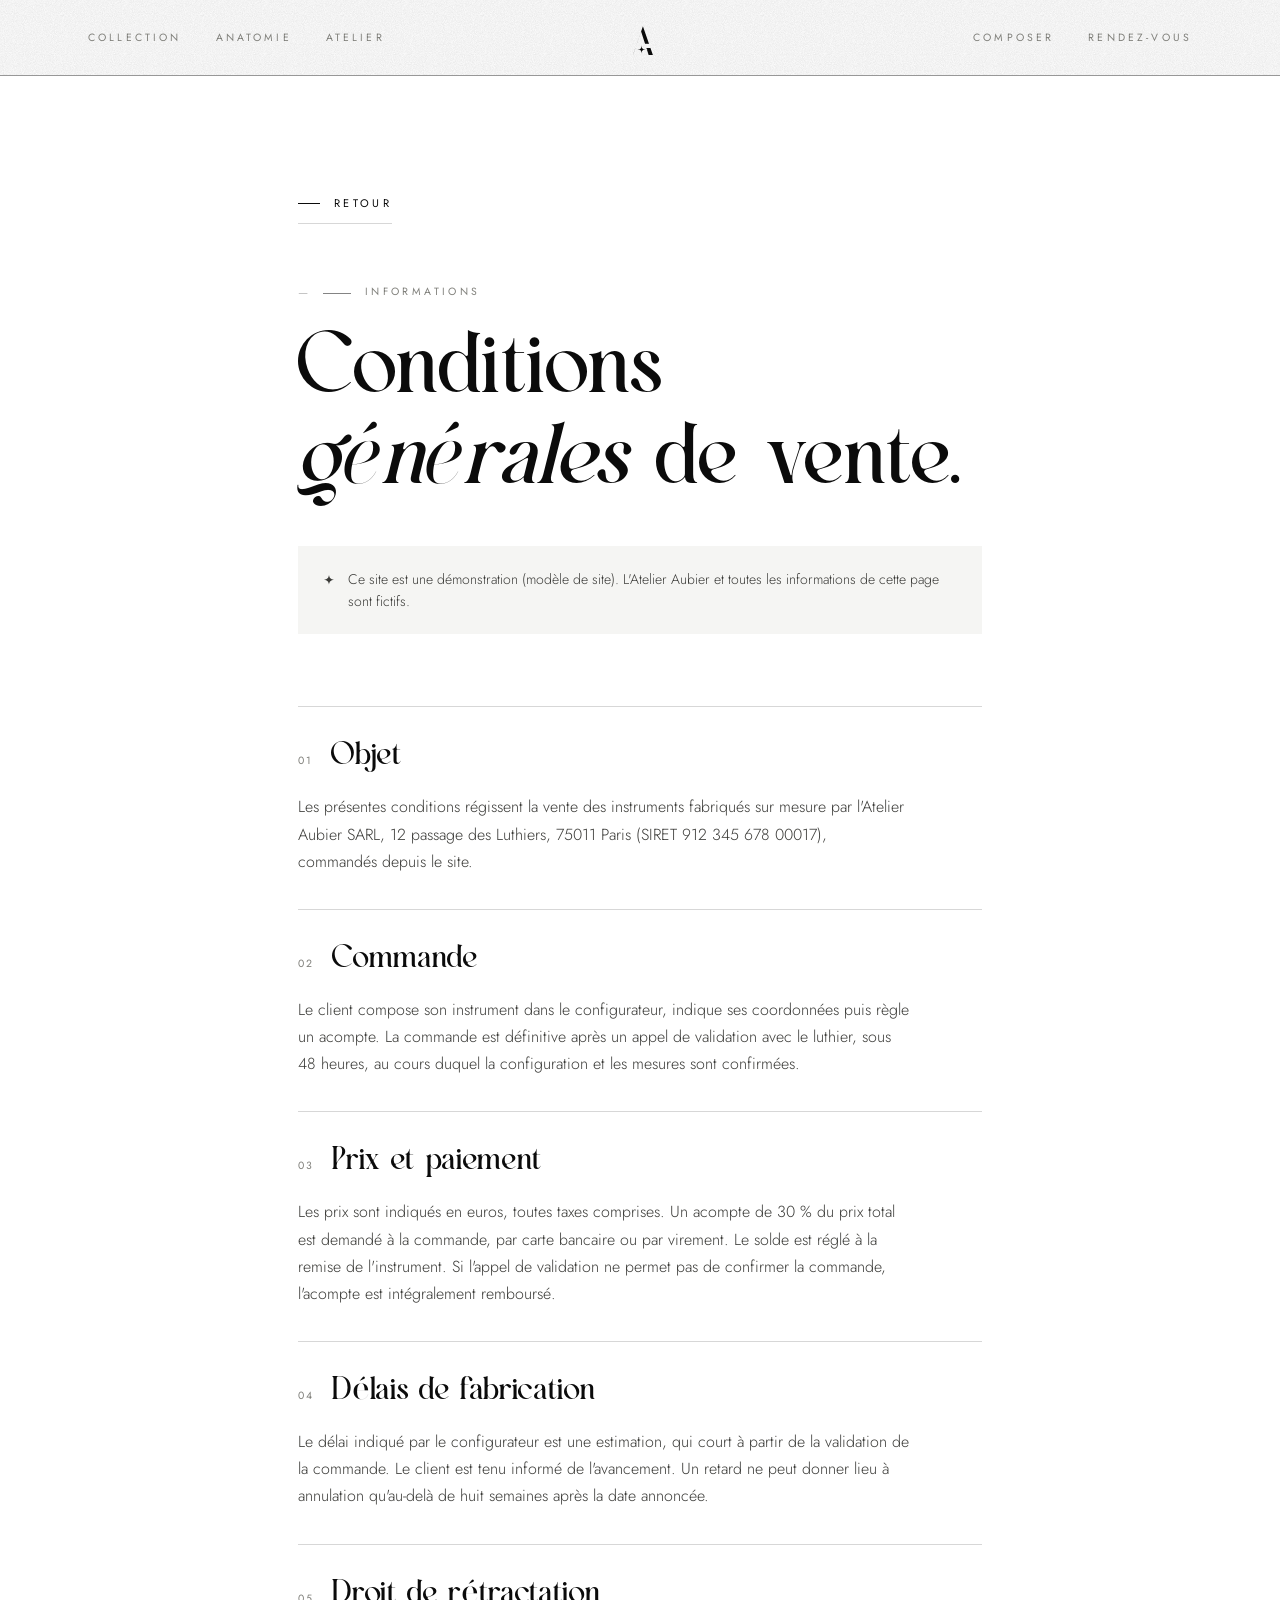
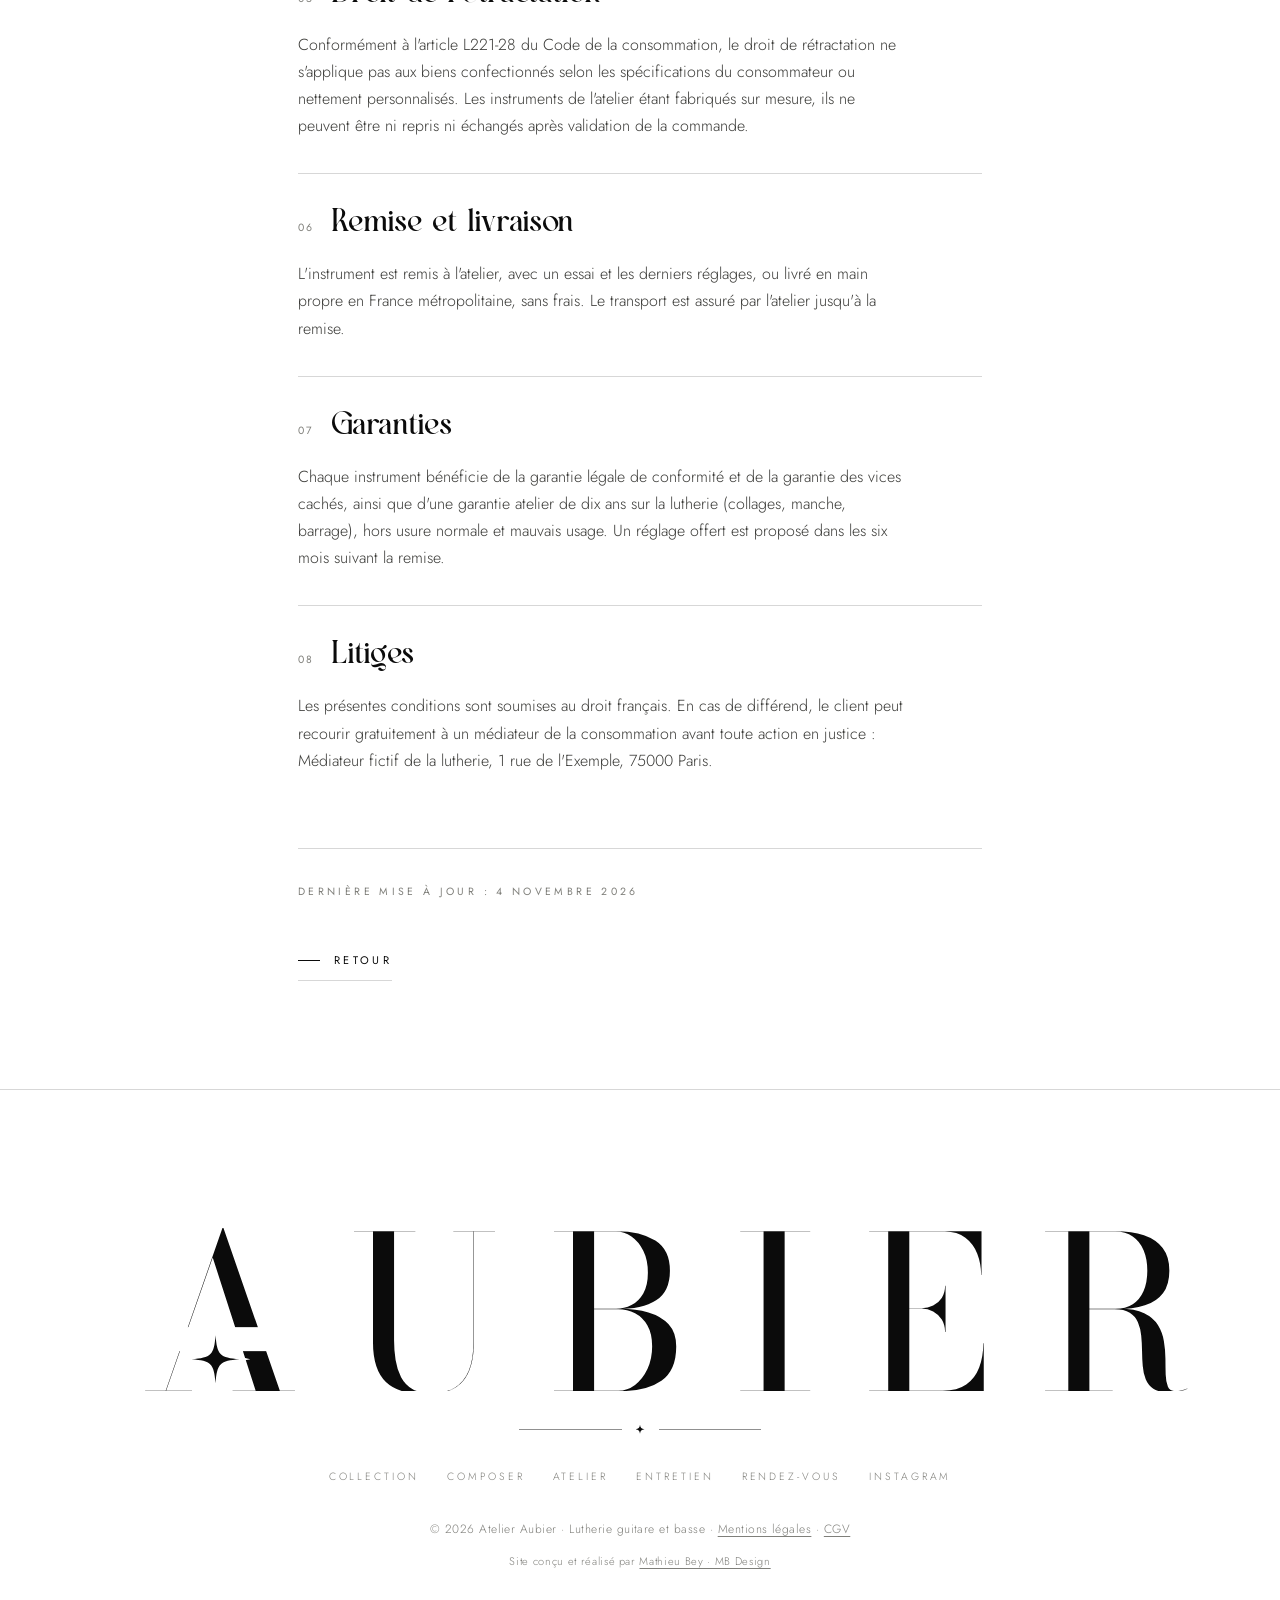
==== commit e5c68e9a: "Pied de page : crédit du site avec lien vers le portfolio MB Design Co-Authored-By: Claude Opus 5.5 " ====
--- a/cgv.html
+++ b/cgv.html
@@ -13,7 +13,7 @@
 <link rel="preload" href="assets/fonts/Blasse.woff2" as="font" type="font/woff2" crossorigin>
 <link rel="stylesheet" href="css/style.css">
 </head>
-<body class="legal-page">
+<body class="legal-page" data-page="cgv">
 
 <svg width="0" height="0" style="position:absolute" aria-hidden="true">
   <symbol id="wm" viewBox="-240 -240 10316 1980"><defs><mask id="noBar" maskUnits="userSpaceOnUse" x="-240" y="-240" width="10316" height="1980"><rect x="-240" y="-240" width="10316" height="1980" fill="#fff"/><rect x="156.8" y="900.0" width="1165.6" height="225.0" fill="#000"/><path d="M697.44,873.75 C736.26,1089.08 808.36,1161.18 1023.69,1200.00 C808.36,1238.82 736.26,1310.92 697.44,1526.25 C658.61,1310.92 586.51,1238.82 371.19,1200.00 C586.51,1161.18 658.61,1089.08 697.44,873.75 Z" fill="#000"/></mask></defs><path d="M400.91595458984375 1013.9439697265625V1009.9439697265625H1033.1619262695312V1013.9439697265625ZM771.4349365234375 -30.0 1300.4349365234375 1496.0H1442.4069213867188V1500.0H856.8038940429688V1496.0H1073.5626831054688L670.7113037109375 247.6419677734375L233.85992431640625 1496.0H476.80389404296875V1500.0H36.80389404296875V1496.0H229.81213611996662L762.0560302734375 -30.0Z" mask="url(#noBar)"/><path d="M3318.1657104492188 0.0V4.0H3120.1657104492188V1040.0Q3120.1657104492188 1287.0 3016.8295288085938 1408.5Q2913.4933471679688 1530.0 2676.0731201171875 1530.0Q2415.8124389648438 1530.0 2294.8221740722656 1414.5Q2173.8319091796875 1299.0 2173.8319091796875 1040.0V4.0H1994.8038940429688V0.0H2571.5275268554688V4.0H2371.5275268554688V1020.0Q2371.5275268554688 1119.0 2385.8734436035156 1208.9439697265625Q2400.2193603515625 1298.887939453125 2437.4111938476562 1368.8038940429688Q2474.60302734375 1438.7198486328125 2542.6469523527185 1479.163818359375Q2610.690877361687 1519.6077880859375 2718.0341796875 1519.6077880859375Q2851.1937255859375 1519.6077880859375 2939.5536499023438 1467.2338562011719Q3027.91357421875 1414.8599243164062 3072.0396423339844 1308.4719848632812Q3116.1657104492188 1202.0840454101562 3116.1657104492188 1040.0V4.0H2927.1937255859375V0.0Z"/><path d="M3870.8038940429688 1500.0V1496.0H4473.472571739783Q4559.0890549879805 1496.0 4631.45501943735 1441.5Q4703.820983886719 1387.0 4747.872741699219 1293.0Q4791.924499511719 1199.0 4791.924499511719 1080.0Q4791.924499511719 961.0 4747.872741699219 884.0Q4703.820983886719 807.0 4631.517607220148 769.5Q4559.214230553578 732.0 4473.67148085772 732.0H4235.286315917969V728.0H4496.747841450706Q4638.247375488281 728.0 4756.737640380859 762.0420227050781Q4875.2279052734375 796.0840454101562 4946.4520263671875 873.3221740722656Q5017.6761474609375 950.560302734375 5017.6761474609375 1081.12060546875Q5017.6761474609375 1305.7003784179688 4878.671875 1402.8501892089844Q4739.6676025390625 1500.0 4496.406921386719 1500.0ZM4049.8319091796875 1498.0V2.0H4247.527526855469V1498.0ZM4235.286315917969 732.0V728.0H4454.165710449219Q4529.885559082031 728.0 4597.853271484375 693.0Q4665.820983886719 658.0 4708.872741699219 583.5Q4751.924499511719 509.0 4751.924499511719 390.0Q4751.924499511719 271.0 4708.872741699219 184.5Q4665.820983886719 98.0 4597.680676041362 51.0Q4529.540368196006 4.0 4454.165710449219 4.0H3870.8038940429688V0.0H4456.406921386719Q4684.6676025390625 0.0 4821.657867431641 87.5Q4958.648132324219 175.0 4958.648132324219 370.0Q4958.648132324219 564.5797729492188 4829.157867431641 648.2898864746094Q4699.6676025390625 732.0 4456.406921386719 732.0Z"/><path d="M5617.803894042969 1500.0V1496.0H5836.822427133414V4.0H5617.803894042969V0.0H6274.527526855469V4.0H6034.53787090595V1496.0H6274.527526855469V1500.0Z"/><path d="M6826.803894042969 1500.0V1496.0H7005.8319091796875V4.0H6826.803894042969V0.0H7880.8746337890625V410.0H7877.846618652344Q7877.006164550781 303.0 7840.955596923828 210.5Q7804.905029296875 118.0 7729.634613037109 61.0Q7654.364196777344 4.0 7537.364196777344 4.0H7203.527526855469V1496.0H7517.063758180852Q7654.364196777344 1496.0 7737.634613037109 1437.5Q7820.905029296875 1379.0 7858.955596923828 1278.0Q7897.006164550781 1177.0 7897.846618652344 1050.0H7901.846618652344V1500.0ZM7539.527526855469 945.680908203125Q7538.687072753906 878.680908203125 7508.056732177734 829.2606811523438Q7477.4263916015625 779.8404541015625 7427.576202392578 752.9202270507812Q7377.726013183594 726.0 7320.726013183594 726.0H7123.247375488281V722.0H7320.726013183594Q7377.726013183594 722.0 7427.576202392578 697.5797729492188Q7477.4263916015625 673.1595458984375 7508.056732177734 626.2331035689803Q7538.687072753906 579.306661239523 7539.527526855469 512.319091796875H7543.527526855469V945.680908203125Z"/><path d="M8836.803894042969 732.0V728.0H9136.231433796433Q9232.236508236292 728.0 9299.09997408885 684.2381286621094Q9365.963439941406 640.4762573242188 9400.823364257812 560.0241299333243Q9435.683288574219 479.5720025424299 9435.683288574219 370.0Q9435.683288574219 260.439697265625 9400.823364257812 177.9957275390625Q9365.963439941406 95.5517578125 9299.105624629674 49.77587890625Q9232.247809317942 4.0 9136.250831175386 4.0H8476.803894042969V0.0H9139.045104980469Q9290.885559082031 0.0 9404.155975341797 38.5Q9517.426391601562 77.0 9579.91665649414 158.5Q9642.406921386719 240.0 9642.406921386719 370.0Q9642.406921386719 500.0 9583.91665649414 579.656652360515Q9525.426391601562 659.31330472103 9413.150102376938 695.656652360515Q9300.873813152313 732.0 9139.045104980469 732.0ZM8476.803894042969 1500.0V1496.0H9111.286315917969V1500.0ZM8694.711303710938 1498.0V2.0H8892.406921386719V1498.0ZM9629.045104980469 1510.2801513671875Q9541.204650878906 1510.2801513671875 9492.15835571289 1477.5167823832303Q9443.112060546875 1444.753413399273 9420.803894042969 1389.08494606571Q9398.495727539062 1333.4164787321472 9392.855651855469 1264.2172976588174Q9387.215576171875 1195.0181165854876 9386.229583740234 1121.1400756835938Q9385.243591308594 1047.2620347816999 9378.32763671875 978.0628537083701Q9371.411682128906 908.8636726350402 9347.523742675781 853.1952053014772Q9323.635803222656 797.5267379679144 9271.216828520537 764.7633689839572Q9218.79785381842 732.0 9126.792561431195 732.0H8836.803894042969V728.0H9173.527526855469Q9320.172668457031 728.0 9406.41586303711 769.9859924316406Q9492.659057617188 811.9719848632812 9535.022121560985 880.466837205651Q9577.385185504781 948.9616895480207 9591.283992898876 1031.4528296372916Q9605.182800292969 1113.9439697265625 9605.65478515625 1196.4299621582031Q9606.126770019531 1278.9159545898438 9608.126770019531 1347.4159545898438Q9610.126770019531 1415.9159545898438 9629.14077758789 1457.9019470214844Q9648.15478515625 1499.887939453125 9701.15478515625 1499.887939453125Q9733.15478515625 1499.887939453125 9761.280853271484 1492.8319091796875Q9789.406921386719 1485.77587890625 9810.406921386719 1475.77587890625L9812.406921386719 1477.77587890625Q9788.406921386719 1490.77587890625 9742.398376464844 1500.5280151367188Q9696.389831542969 1510.2801513671875 9629.045104980469 1510.2801513671875Z"/><path d="M697.44,975.00 C711.61,1159.50 737.94,1185.83 922.44,1200.00 C737.94,1214.17 711.61,1240.50 697.44,1425.00 C683.26,1240.50 656.94,1214.17 472.44,1200.00 C656.94,1185.83 683.26,1159.50 697.44,975.00 Z"/></symbol>
@@ -111,9 +111,13 @@
     <div class="rule" aria-hidden="true"><span class="star"></span></div>
     <nav aria-label="Pied de page"><a href="index.html#collection">Collection</a><a href="index.html#configurateur">Composer</a><a href="index.html#atelier">Atelier</a><a href="index.html#entretien">Entretien</a><a href="index.html#rendez-vous">Rendez-vous</a><a href="https://www.instagram.com/">Instagram</a></nav>
     <small>© 2026 Atelier Aubier · Lutherie guitare et basse · <a href="mentions-legales.html">Mentions légales</a> · <a href="cgv.html">CGV</a></small>
+    <small class="credit">Site conçu et réalisé par <a href="https://mb-design.framer.website" target="_blank" rel="noopener">Mathieu Bey · MB Design</a></small>
   </div>
 </footer>
 
+<script src="js/config.js"></script>
+<script src="js/catalogue.js"></script>
+<script src="js/data.js"></script>
 <script src="js/legal.js"></script>
 </body>
 </html>
--- a/css/style.css
+++ b/css/style.css
@@ -707,3 +707,45 @@
   .views button{padding:10px 10px}
   .hint{display:none}
 }
+
+/* =========================================================
+   PRÉVENANCE ET SUIVI (données venant de l'admin)
+   ========================================================= */
+.sum-note{margin:4px 0 2px;font-size:12.5px;line-height:1.5;color:var(--ink-2)}
+.notice{position:fixed;left:50%;bottom:calc(18px + env(safe-area-inset-bottom));transform:translateX(-50%);z-index:60;display:flex;align-items:center;gap:14px;width:min(640px,calc(100% - 32px));padding:14px 14px 14px 20px;background:var(--ink);color:var(--paper);font-size:13.5px;line-height:1.5;box-shadow:0 12px 40px rgba(0,0,0,.18)}
+.notice p{flex:1;margin:0}
+.notice .star{flex:none;background:currentColor}
+.notice button{flex:none;width:32px;height:32px;border:0;background:none;color:inherit;font-size:20px;line-height:1;cursor:pointer;opacity:.7}
+.notice button:hover{opacity:1}
+.notice[hidden]{display:none}
+.track-lead{margin-top:26px;color:var(--ink-2);max-width:56ch;line-height:1.7}
+.track-form{max-width:640px}
+.track-result{margin-top:clamp(50px,7vh,80px);padding-top:40px;border-top:1px solid var(--hair)}
+.track-top{display:flex;justify-content:space-between;align-items:flex-end;gap:30px;flex-wrap:wrap}
+.track-top h2{font-size:clamp(34px,4vw,54px);margin-top:12px}
+.track-meta{margin-top:10px;color:var(--ink-2)}
+.track-pay{display:grid;gap:6px;font-size:13px;color:var(--ink-2);text-align:right}
+.track-pay b{color:var(--ink);font-weight:500}
+.track-steps{list-style:none;margin:44px 0 0;padding:0;display:grid;grid-template-columns:repeat(8,1fr);gap:6px}
+.track-steps li{position:relative;padding-top:22px;font-size:11px;letter-spacing:.14em;text-transform:uppercase;color:var(--mute)}
+.track-steps li::before{content:"";position:absolute;left:0;right:0;top:0;height:2px;background:var(--hair)}
+.track-steps li.past{color:var(--ink-2)}
+.track-steps li.past::before{background:var(--ink-2)}
+.track-steps li.on{color:var(--ink)}
+.track-steps li.on::before{background:var(--ink);height:3px;top:-.5px}
+.track-log{margin-top:54px;display:grid;gap:0}
+.track-log article{display:grid;grid-template-columns:140px 1fr;gap:24px;padding:24px 0;border-top:1px solid var(--hair)}
+.track-log time{font-size:12px;letter-spacing:.12em;text-transform:uppercase;color:var(--mute)}
+.track-log h3{font-family:var(--serif);font-weight:400;font-size:22px}
+.track-log p{margin-top:8px;color:var(--ink-2);line-height:1.7;max-width:60ch}
+.track-log img{display:block;margin-top:16px;width:100%;max-width:520px;height:auto}
+.track-empty{color:var(--ink-2)}
+@media (max-width:760px){
+  .track-steps{grid-template-columns:1fr;gap:0}
+  .track-steps li{padding:12px 0 12px 22px}
+  .track-steps li::before{left:0;right:auto;top:0;bottom:0;width:2px;height:auto}
+  .track-steps li.on::before{width:3px;height:auto;left:-.5px}
+  .track-pay{text-align:left}
+  .track-log article{grid-template-columns:1fr;gap:8px}
+}
+footer.site small.credit{margin-top:-22px;font-size:11px;letter-spacing:.06em}
